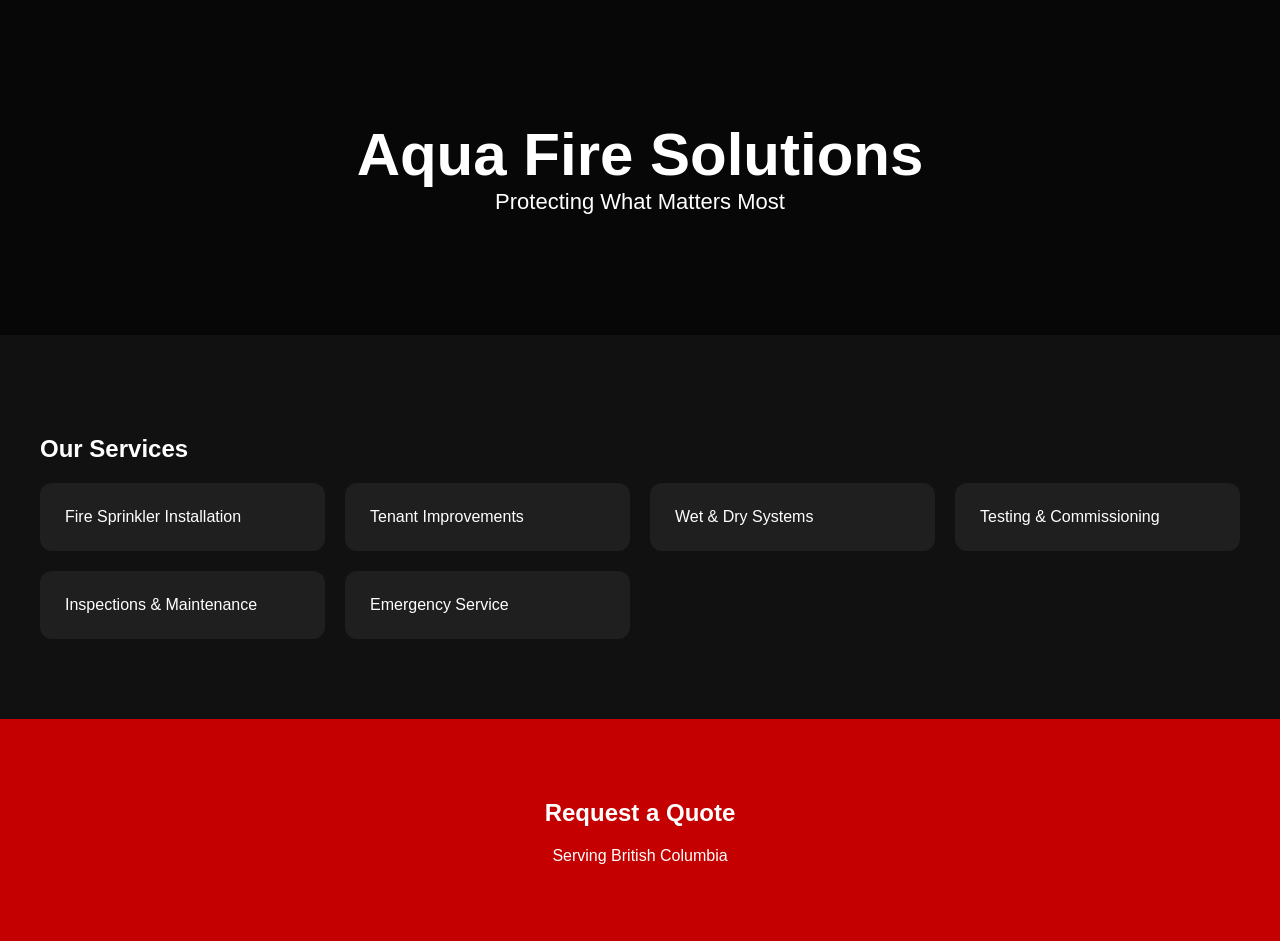
==== index.html @ b47d6253 "Add initial HTML structure for Aqua Fire Solutions" ====
<!DOCTYPE html>
<html lang="en">
<head>
<meta charset="UTF-8">
<meta name="viewport" content="width=device-width, initial-scale=1.0">
<title>Aqua Fire Solutions</title>
<style>
body{
font-family:Arial,sans-serif;
margin:0;
background:#111;
color:white;
}
.hero{
background:linear-gradient(rgba(0,0,0,.6),rgba(0,0,0,.6)),
url('https://images.unsplash.com/photo-1517048676732-d65bc937f952');
background-size:cover;
background-position:center;
padding:120px 20px;
text-align:center;
}
.hero h1{
font-size:60px;
margin:0;
}
.hero p{
font-size:22px;
max-width:800px;
margin:auto;
}
.section{
padding:80px 20px;
max-width:1200px;
margin:auto;
}
.cards{
display:grid;
grid-template-columns:repeat(auto-fit,minmax(250px,1fr));
gap:20px;
}
.card{
background:#1f1f1f;
padding:25px;
border-radius:12px;
}
.contact{
background:#c40000;
text-align:center;
padding:60px 20px;
}
</style>
</head>
<body>

<section class="hero">
<h1>Aqua Fire Solutions</h1>
<p>Protecting What Matters Most</p>
</section>

<section class="section">
<h2>Our Services</h2>
<div class="cards">
<div class="card">Fire Sprinkler Installation</div>
<div class="card">Tenant Improvements</div>
<div class="card">Wet & Dry Systems</div>
<div class="card">Testing & Commissioning</div>
<div class="card">Inspections & Maintenance</div>
<div class="card">Emergency Service</div>
</div>
</section>

<section class="contact">
<h2>Request a Quote</h2>
<p>Serving British Columbia</p>
</section>

</body>
</html>
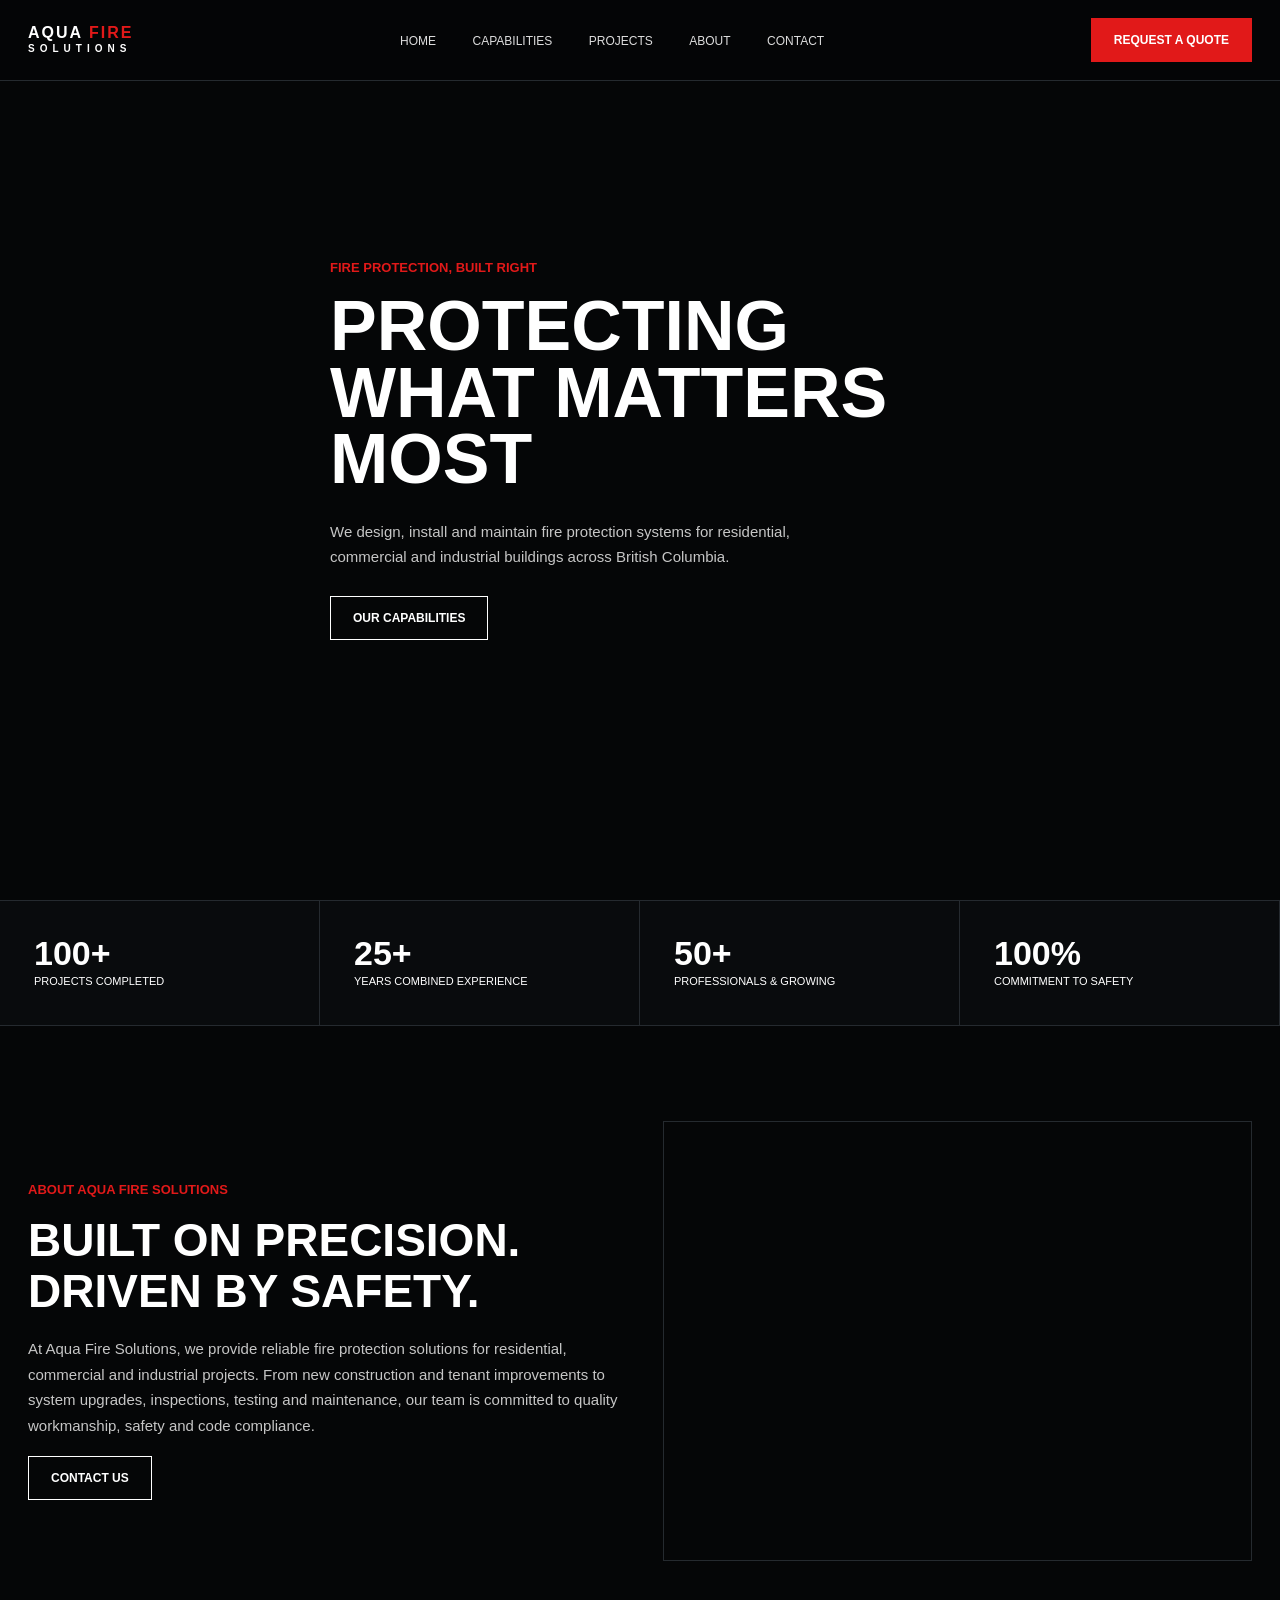
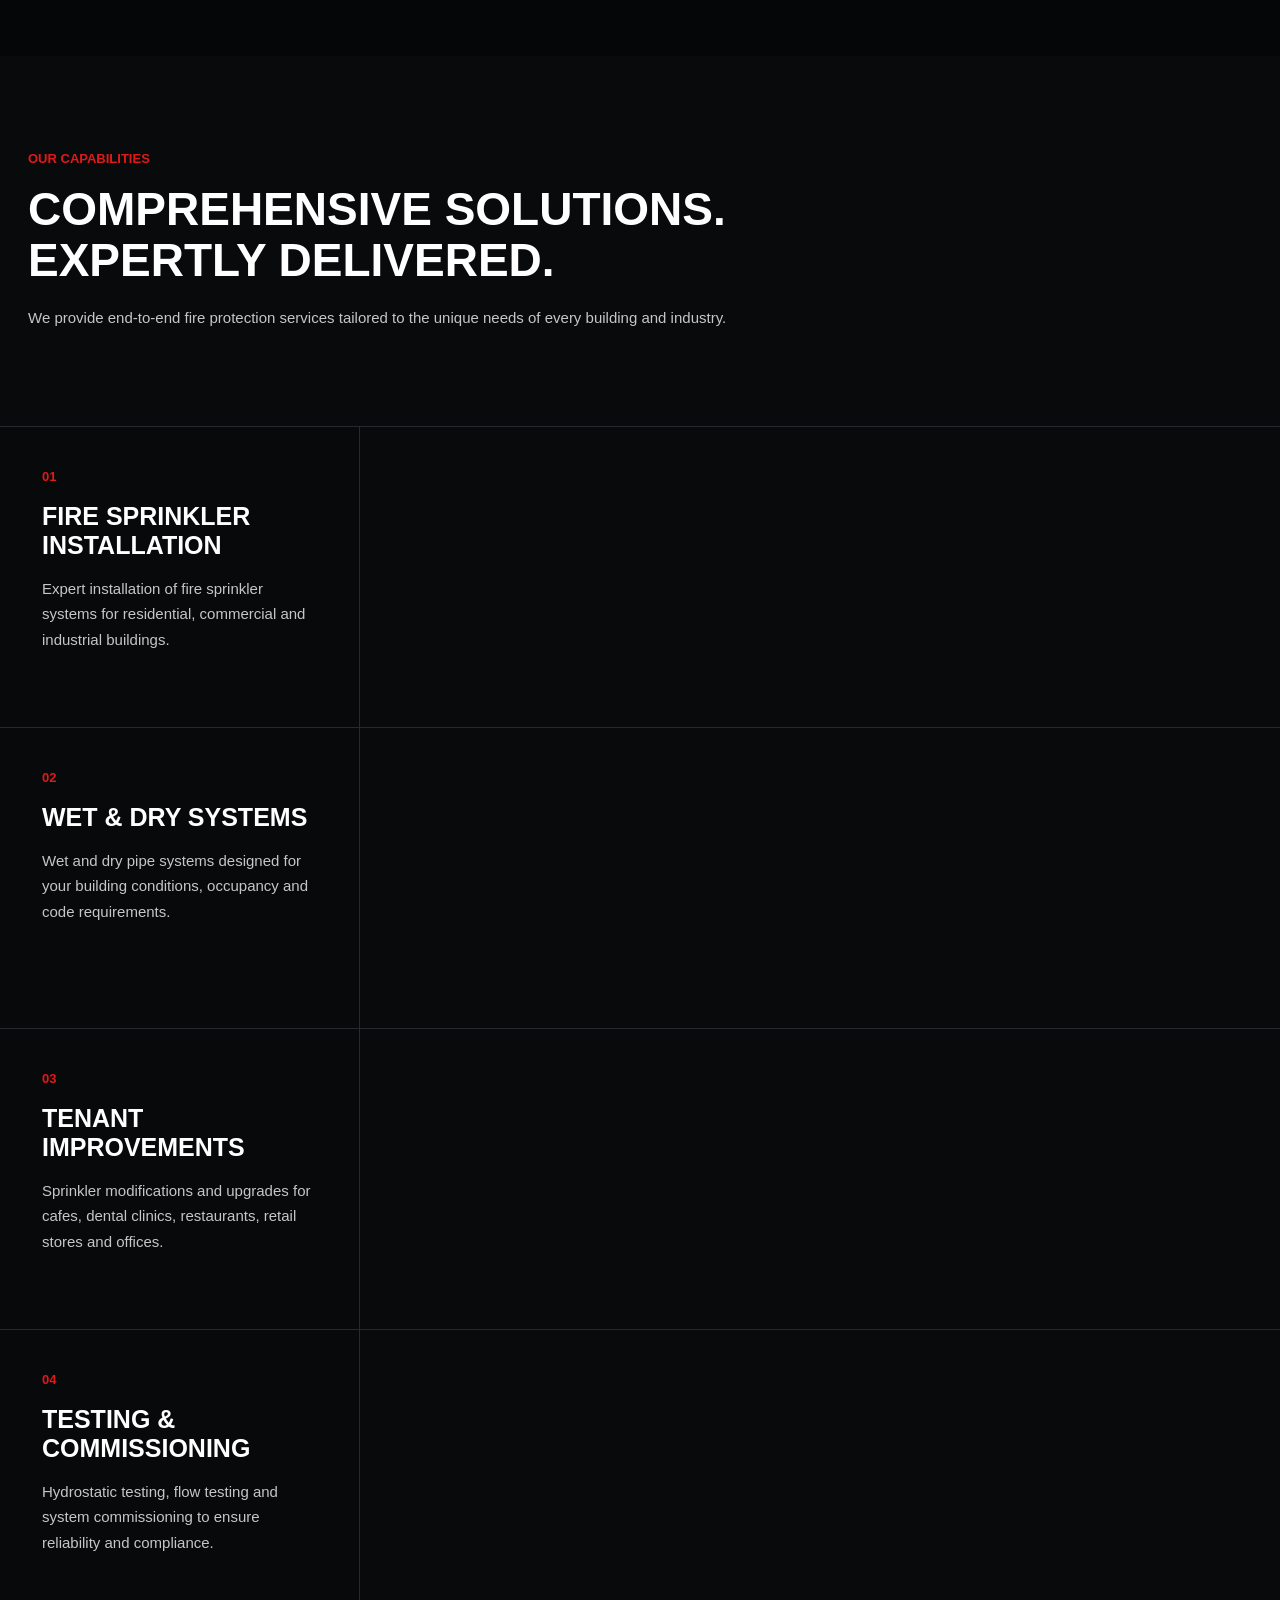
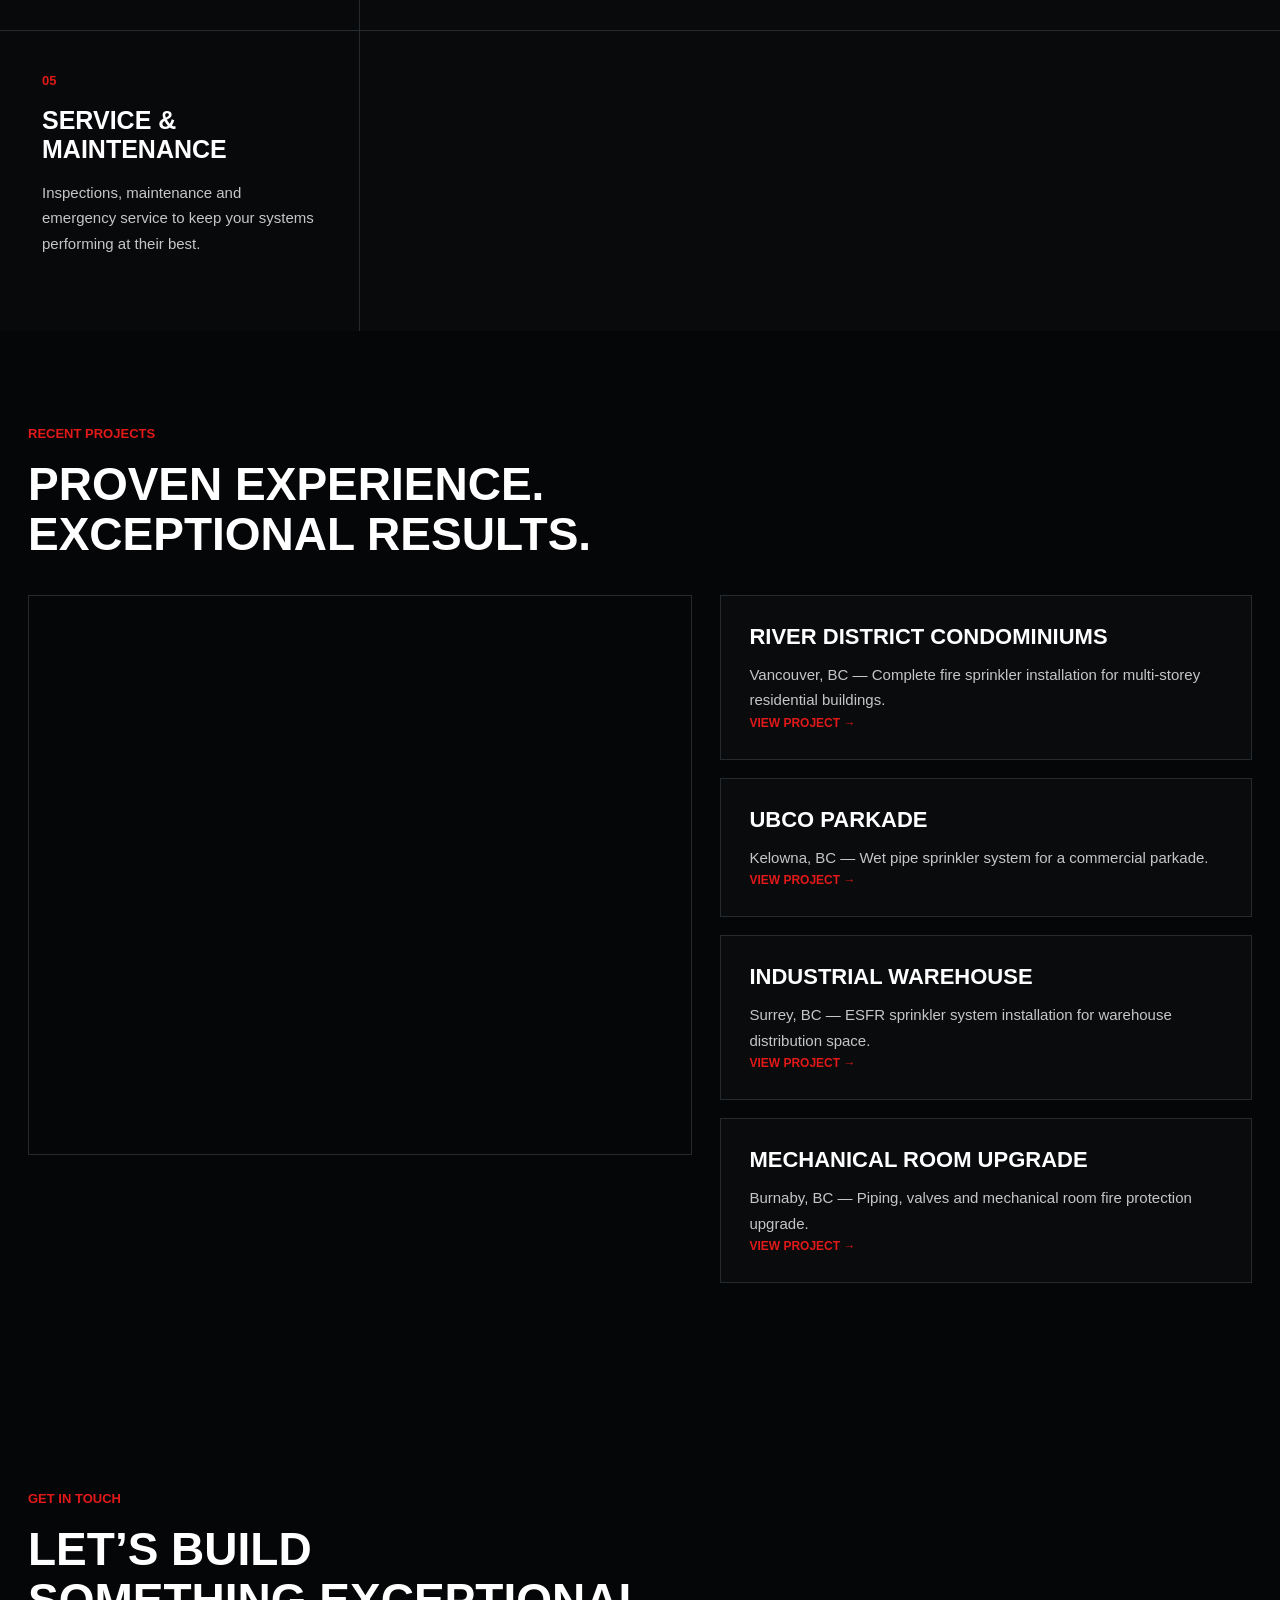
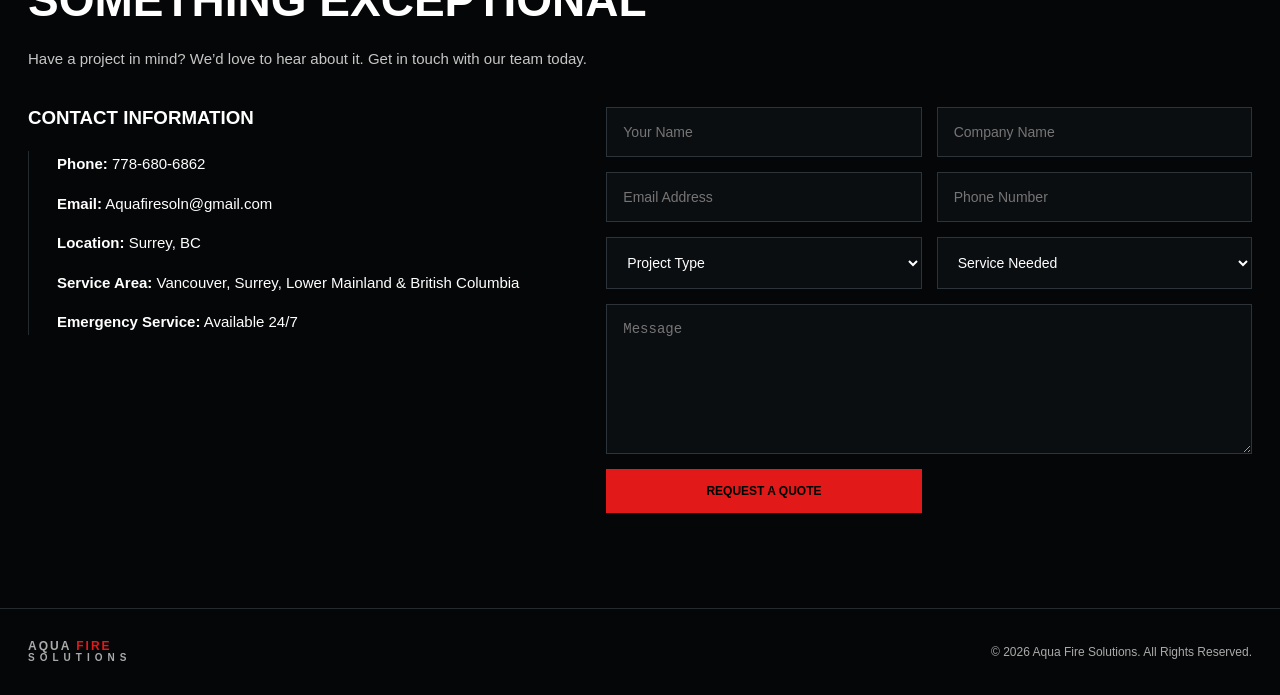
==== commit aee9df06: "Update title and enhance styling in index.html" ====
--- a/index.html
+++ b/index.html
@@ -3,76 +3,222 @@
 <head>
 <meta charset="UTF-8">
 <meta name="viewport" content="width=device-width, initial-scale=1.0">
-<title>Aqua Fire Solutions</title>
+<title>Aqua Fire Solutions | Fire Protection BC</title>
 <style>
-body{
-font-family:Arial,sans-serif;
-margin:0;
-background:#111;
-color:white;
-}
-.hero{
-background:linear-gradient(rgba(0,0,0,.6),rgba(0,0,0,.6)),
-url('https://images.unsplash.com/photo-1517048676732-d65bc937f952');
-background-size:cover;
-background-position:center;
-padding:120px 20px;
-text-align:center;
-}
-.hero h1{
-font-size:60px;
-margin:0;
-}
-.hero p{
-font-size:22px;
-max-width:800px;
-margin:auto;
-}
-.section{
-padding:80px 20px;
-max-width:1200px;
-margin:auto;
-}
-.cards{
-display:grid;
-grid-template-columns:repeat(auto-fit,minmax(250px,1fr));
-gap:20px;
-}
-.card{
-background:#1f1f1f;
-padding:25px;
-border-radius:12px;
-}
-.contact{
-background:#c40000;
-text-align:center;
-padding:60px 20px;
+*{margin:0;padding:0;box-sizing:border-box}
+html{scroll-behavior:smooth}
+body{font-family:Arial,Helvetica,sans-serif;background:#050607;color:#fff}
+a{text-decoration:none;color:#fff}
+img{width:100%;display:block}
+:root{--red:#e11919;--dark:#050607;--gray:#15191d;--line:#252a2f}
+header{position:fixed;top:0;left:0;width:100%;z-index:999;background:rgba(5,6,7,.92);border-bottom:1px solid var(--line)}
+.nav{max-width:1280px;margin:auto;padding:18px 28px;display:flex;align-items:center;justify-content:space-between}
+.logo{font-weight:900;letter-spacing:2px;line-height:.9}
+.logo span{color:var(--red)}
+.logo small{font-size:10px;letter-spacing:5px}
+nav a{font-size:12px;text-transform:uppercase;margin:0 16px;color:#ddd}
+nav a:hover{color:var(--red)}
+.btn{display:inline-block;background:var(--red);padding:14px 22px;text-transform:uppercase;font-size:12px;font-weight:900;border:1px solid var(--red)}
+.btn.outline{background:transparent;border:1px solid #fff}
+.btn:hover{background:#b90000}
+.hero{min-height:100vh;background:linear-gradient(90deg,#050607 32%,rgba(5,6,7,.25)),url('https://images.unsplash.com/photo-1581092160607-ee22621dd758?auto=format&fit=crop&w=1800&q=80') center/cover;display:flex;align-items:center}
+.wrap{max-width:1280px;margin:auto;padding:110px 28px}
+.red{color:var(--red);text-transform:uppercase;font-size:13px;font-weight:900;margin-bottom:18px}
+h1{font-size:70px;line-height:.95;text-transform:uppercase;max-width:620px}
+h2{font-size:46px;text-transform:uppercase;line-height:1.1;margin-bottom:20px}
+h3{text-transform:uppercase}
+p{color:#c6c6c6;line-height:1.7;font-size:15px}
+.hero p{max-width:520px;margin:26px 0}
+.stats{display:grid;grid-template-columns:repeat(4,1fr);border-top:1px solid var(--line);border-bottom:1px solid var(--line);background:#090b0d}
+.stat{padding:34px;border-right:1px solid var(--line)}
+.stat h2{font-size:34px;margin:0}
+.stat p{text-transform:uppercase;font-size:11px;color:#fff}
+.section{max-width:1280px;margin:auto;padding:95px 28px}
+.two{display:grid;grid-template-columns:1fr 1fr;gap:45px;align-items:center}
+.image-box{height:440px;background:center/cover;border:1px solid var(--line)}
+.room{background-image:url('https://images.unsplash.com/photo-1581092918056-0c4c3acd3789?auto=format&fit=crop&w=1600&q=80')}
+.cap-head{background:#080a0c}
+.capability{display:grid;grid-template-columns:360px 1fr;border-top:1px solid var(--line)}
+.cap-text{padding:42px;background:#07090b;border-right:1px solid var(--line)}
+.cap-text h3{font-size:25px;margin-bottom:16px}
+.cap-img{min-height:300px;background:center/cover}
+.i1{background-image:url('https://images.unsplash.com/photo-1497366754035-f200968a6e72?auto=format&fit=crop&w=1600&q=80')}
+.i2{background-image:url('https://images.unsplash.com/photo-1504917595217-d4dc5ebe6122?auto=format&fit=crop&w=1600&q=80')}
+.i3{background-image:url('https://images.unsplash.com/photo-1555396273-367ea4eb4db5?auto=format&fit=crop&w=1600&q=80')}
+.i4{background-image:url('https://images.unsplash.com/photo-1581092334651-ddf26d9a09d0?auto=format&fit=crop&w=1600&q=80')}
+.i5{background-image:url('https://images.unsplash.com/photo-1517048676732-d65bc937f952?auto=format&fit=crop&w=1600&q=80')}
+.projects-grid{display:grid;grid-template-columns:1.25fr 1fr;gap:28px;margin-top:35px}
+.big-project{height:560px;background:url('https://images.unsplash.com/photo-1486406146926-c627a92ad1ab?auto=format&fit=crop&w=1600&q=80') center/cover;border:1px solid var(--line)}
+.project-card{background:#090b0d;border:1px solid var(--line);padding:28px;margin-bottom:18px}
+.project-card h3{font-size:22px;margin-bottom:12px}
+.project-card a{color:var(--red);font-size:12px;text-transform:uppercase;font-weight:900}
+.cta{background:linear-gradient(90deg,#050607 35%,rgba(5,6,7,.35)),url('https://images.unsplash.com/photo-1500530855697-b586d89ba3ee?auto=format&fit=crop&w=1800&q=80') center/cover;padding:95px 28px}
+.cta-inner{max-width:1280px;margin:auto}
+.contact-wrap{display:grid;grid-template-columns:.9fr 1.1fr;gap:50px}
+.info-box{border-left:1px solid var(--line);padding-left:28px;margin-top:22px}
+.info-box p{margin:14px 0;color:#fff}
+form{display:grid;grid-template-columns:1fr 1fr;gap:15px}
+input,select,textarea{width:100%;background:#0b0e11;border:1px solid #2c3339;color:#fff;padding:16px;font-size:14px}
+textarea{grid-column:1/3;height:150px}
+button{cursor:pointer}
+footer{border-top:1px solid var(--line);background:#050607}
+.footer-inner{max-width:1280px;margin:auto;padding:32px 28px;display:flex;justify-content:space-between;align-items:center;color:#aaa;font-size:12px}
+@media(max-width:850px){
+nav{display:none}
+h1{font-size:44px}
+h2{font-size:34px}
+.stats,.two,.capability,.projects-grid,.contact-wrap,form{grid-template-columns:1fr}
+.capability{display:block}
+textarea{grid-column:1}
+.nav{padding:16px}
+.hero{min-height:90vh}
 }
 </style>
 </head>
 <body>
-
-<section class="hero">
-<h1>Aqua Fire Solutions</h1>
-<p>Protecting What Matters Most</p>
-</section>
-
-<section class="section">
-<h2>Our Services</h2>
-<div class="cards">
-<div class="card">Fire Sprinkler Installation</div>
-<div class="card">Tenant Improvements</div>
-<div class="card">Wet & Dry Systems</div>
-<div class="card">Testing & Commissioning</div>
-<div class="card">Inspections & Maintenance</div>
-<div class="card">Emergency Service</div>
-</div>
-</section>
-
-<section class="contact">
-<h2>Request a Quote</h2>
-<p>Serving British Columbia</p>
-</section>
-
+<header>
+<div class="nav">
+<div class="logo">AQUA <span>FIRE</span><br><small>SOLUTIONS</small></div>
+<nav>
+<a href="#home">Home</a>
+<a href="#capabilities">Capabilities</a>
+<a href="#projects">Projects</a>
+<a href="#about">About</a>
+<a href="#contact">Contact</a>
+</nav>
+<a class="btn" href="#contact">Request a Quote</a>
+</div>
+</header>
+<section class="hero" id="home">
+<div class="wrap">
+<div class="red">Fire Protection, Built Right</div>
+<h1>Protecting What Matters Most</h1>
+<p>We design, install and maintain fire protection systems for residential, commercial and industrial buildings across British Columbia.</p>
+<a class="btn outline" href="#capabilities">Our Capabilities</a>
+</div>
+</section>
+<section class="stats">
+<div class="stat"><h2>100+</h2><p>Projects Completed</p></div>
+<div class="stat"><h2>25+</h2><p>Years Combined Experience</p></div>
+<div class="stat"><h2>50+</h2><p>Professionals & Growing</p></div>
+<div class="stat"><h2>100%</h2><p>Commitment To Safety</p></div>
+</section>
+<section class="section" id="about">
+<div class="two">
+<div>
+<div class="red">About Aqua Fire Solutions</div>
+<h2>Built On Precision. Driven By Safety.</h2>
+<p>At Aqua Fire Solutions, we provide reliable fire protection solutions for residential, commercial and industrial projects. From new construction and tenant improvements to system upgrades, inspections, testing and maintenance, our team is committed to quality workmanship, safety and code compliance.</p>
+<br>
+<a class="btn outline" href="#contact">Contact Us</a>
+</div>
+<div class="image-box room"></div>
+</div>
+</section>
+<section id="capabilities" class="cap-head">
+<div class="section">
+<div class="red">Our Capabilities</div>
+<h2>Comprehensive Solutions.<br>Expertly Delivered.</h2>
+<p>We provide end-to-end fire protection services tailored to the unique needs of every building and industry.</p>
+</div>
+<div class="capability">
+<div class="cap-text"><div class="red">01</div><h3>Fire Sprinkler Installation</h3><p>Expert installation of fire sprinkler systems for residential, commercial and industrial buildings.</p></div>
+<div class="cap-img i1"></div>
+</div>
+<div class="capability">
+<div class="cap-text"><div class="red">02</div><h3>Wet & Dry Systems</h3><p>Wet and dry pipe systems designed for your building conditions, occupancy and code requirements.</p></div>
+<div class="cap-img i2"></div>
+</div>
+<div class="capability">
+<div class="cap-text"><div class="red">03</div><h3>Tenant Improvements</h3><p>Sprinkler modifications and upgrades for cafes, dental clinics, restaurants, retail stores and offices.</p></div>
+<div class="cap-img i3"></div>
+</div>
+<div class="capability">
+<div class="cap-text"><div class="red">04</div><h3>Testing & Commissioning</h3><p>Hydrostatic testing, flow testing and system commissioning to ensure reliability and compliance.</p></div>
+<div class="cap-img i4"></div>
+</div>
+<div class="capability">
+<div class="cap-text"><div class="red">05</div><h3>Service & Maintenance</h3><p>Inspections, maintenance and emergency service to keep your systems performing at their best.</p></div>
+<div class="cap-img i5"></div>
+</div>
+</section>
+<section class="section" id="projects">
+<div class="red">Recent Projects</div>
+<h2>Proven Experience.<br>Exceptional Results.</h2>
+<div class="projects-grid">
+<div class="big-project"></div>
+<div>
+<div class="project-card">
+<h3>River District Condominiums</h3>
+<p>Vancouver, BC — Complete fire sprinkler installation for multi-storey residential buildings.</p>
+<a href="#contact">View Project →</a>
+</div>
+<div class="project-card">
+<h3>UBCO Parkade</h3>
+<p>Kelowna, BC — Wet pipe sprinkler system for a commercial parkade.</p>
+<a href="#contact">View Project →</a>
+</div>
+<div class="project-card">
+<h3>Industrial Warehouse</h3>
+<p>Surrey, BC — ESFR sprinkler system installation for warehouse distribution space.</p>
+<a href="#contact">View Project →</a>
+</div>
+<div class="project-card">
+<h3>Mechanical Room Upgrade</h3>
+<p>Burnaby, BC — Piping, valves and mechanical room fire protection upgrade.</p>
+<a href="#contact">View Project →</a>
+</div>
+</div>
+</div>
+</section>
+<section class="cta" id="contact">
+<div class="cta-inner">
+<div class="red">Get In Touch</div>
+<h2>Let’s Build<br>Something Exceptional</h2>
+<p>Have a project in mind? We’d love to hear about it. Get in touch with our team today.</p>
+<br><br>
+<div class="contact-wrap">
+<div>
+<h3>Contact Information</h3>
+<div class="info-box">
+<p><b>Phone:</b> 778-680-6862</p>
+<p><b>Email:</b> Aquafiresoln@gmail.com</p>
+<p><b>Location:</b> Surrey, BC</p>
+<p><b>Service Area:</b> Vancouver, Surrey, Lower Mainland & British Columbia</p>
+<p><b>Emergency Service:</b> Available 24/7</p>
+</div>
+</div>
+<form action="mailto:Aquafiresoln@gmail.com" method="post" enctype="text/plain">
+<input name="Name" placeholder="Your Name" required>
+<input name="Company" placeholder="Company Name">
+<input name="Email" placeholder="Email Address" required>
+<input name="Phone" placeholder="Phone Number">
+<select name="Project Type">
+<option>Project Type</option>
+<option>Residential</option>
+<option>Commercial</option>
+<option>Industrial</option>
+<option>Tenant Improvement</option>
+</select>
+<select name="Service Needed">
+<option>Service Needed</option>
+<option>Fire Sprinkler Installation</option>
+<option>Wet & Dry Systems</option>
+<option>Testing & Commissioning</option>
+<option>Inspections & Maintenance</option>
+<option>Emergency Service</option>
+</select>
+<textarea name="Message" placeholder="Message"></textarea>
+<button class="btn" type="submit">Request a Quote</button>
+</form>
+</div>
+</div>
+</section>
+<footer>
+<div class="footer-inner">
+<div class="logo">AQUA <span>FIRE</span><br><small>SOLUTIONS</small></div>
+<div>© 2026 Aqua Fire Solutions. All Rights Reserved.</div>
+</div>
+</footer>
 </body>
 </html>
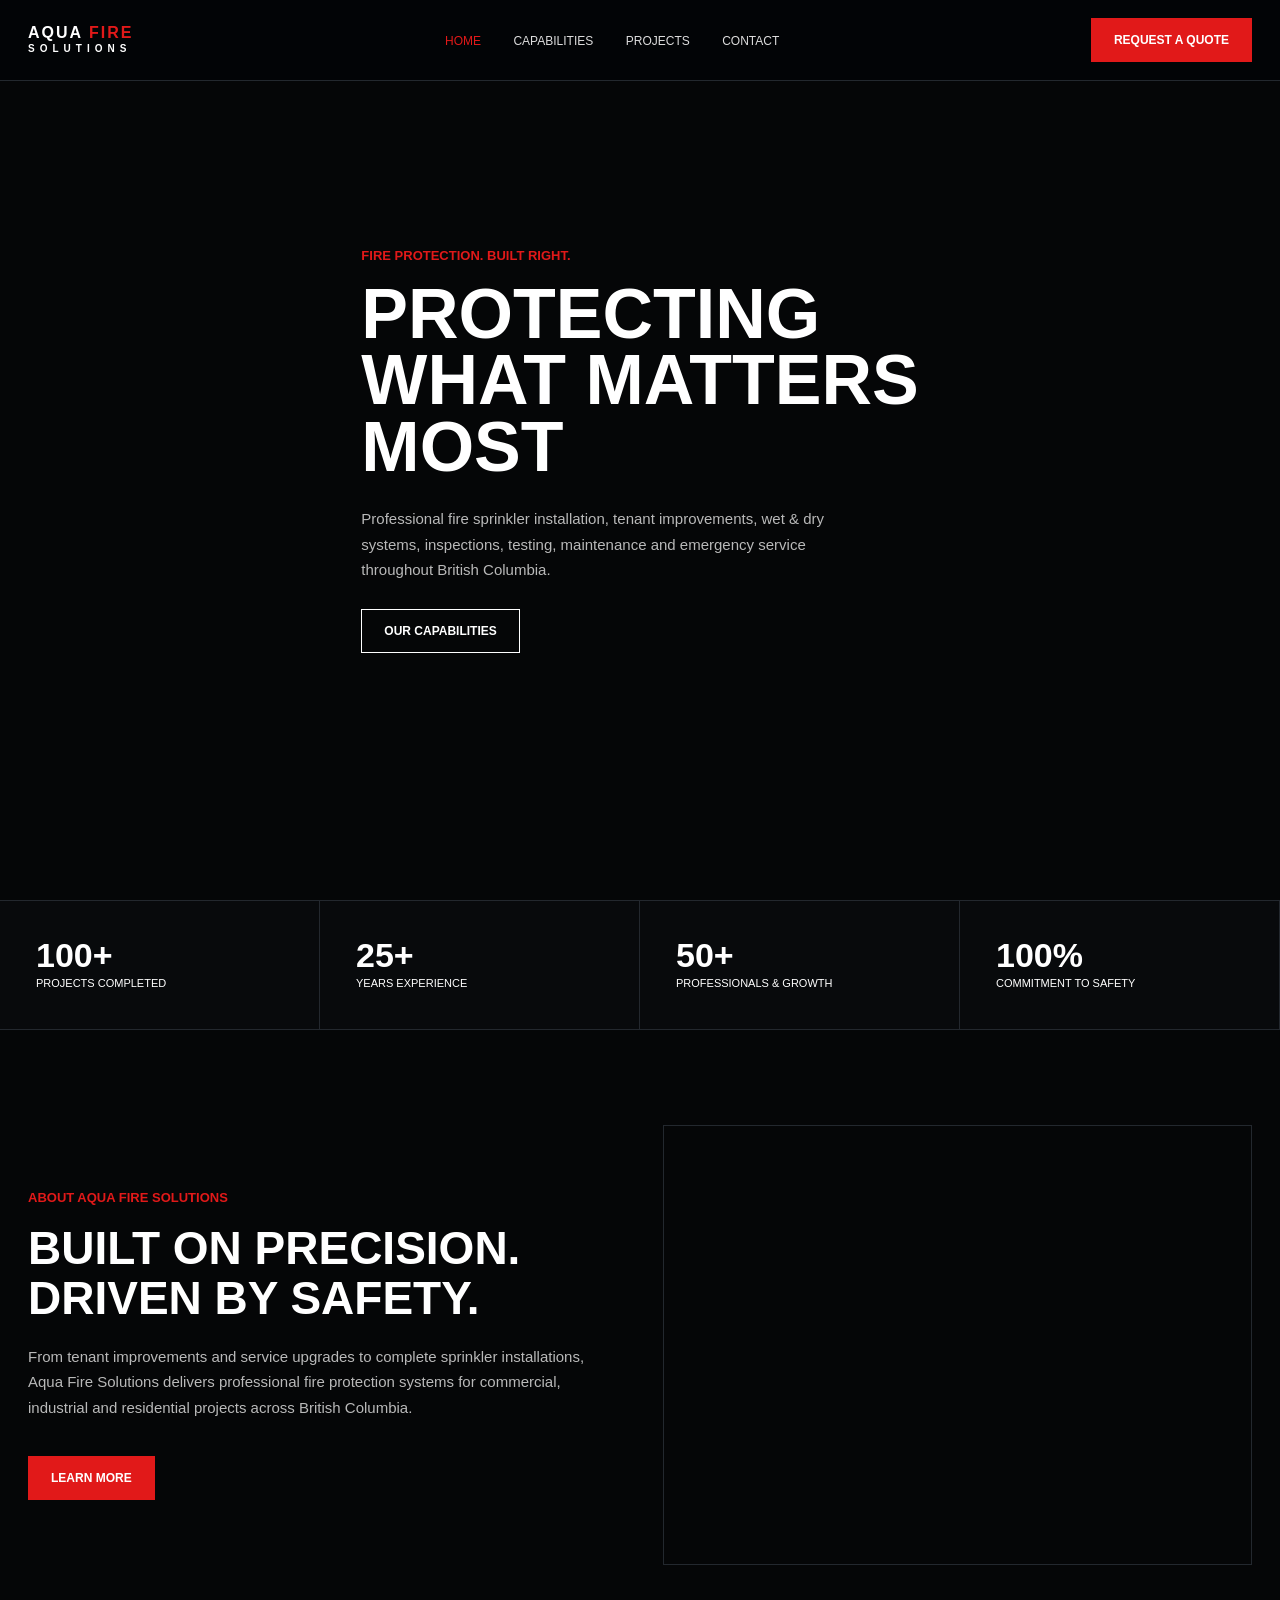
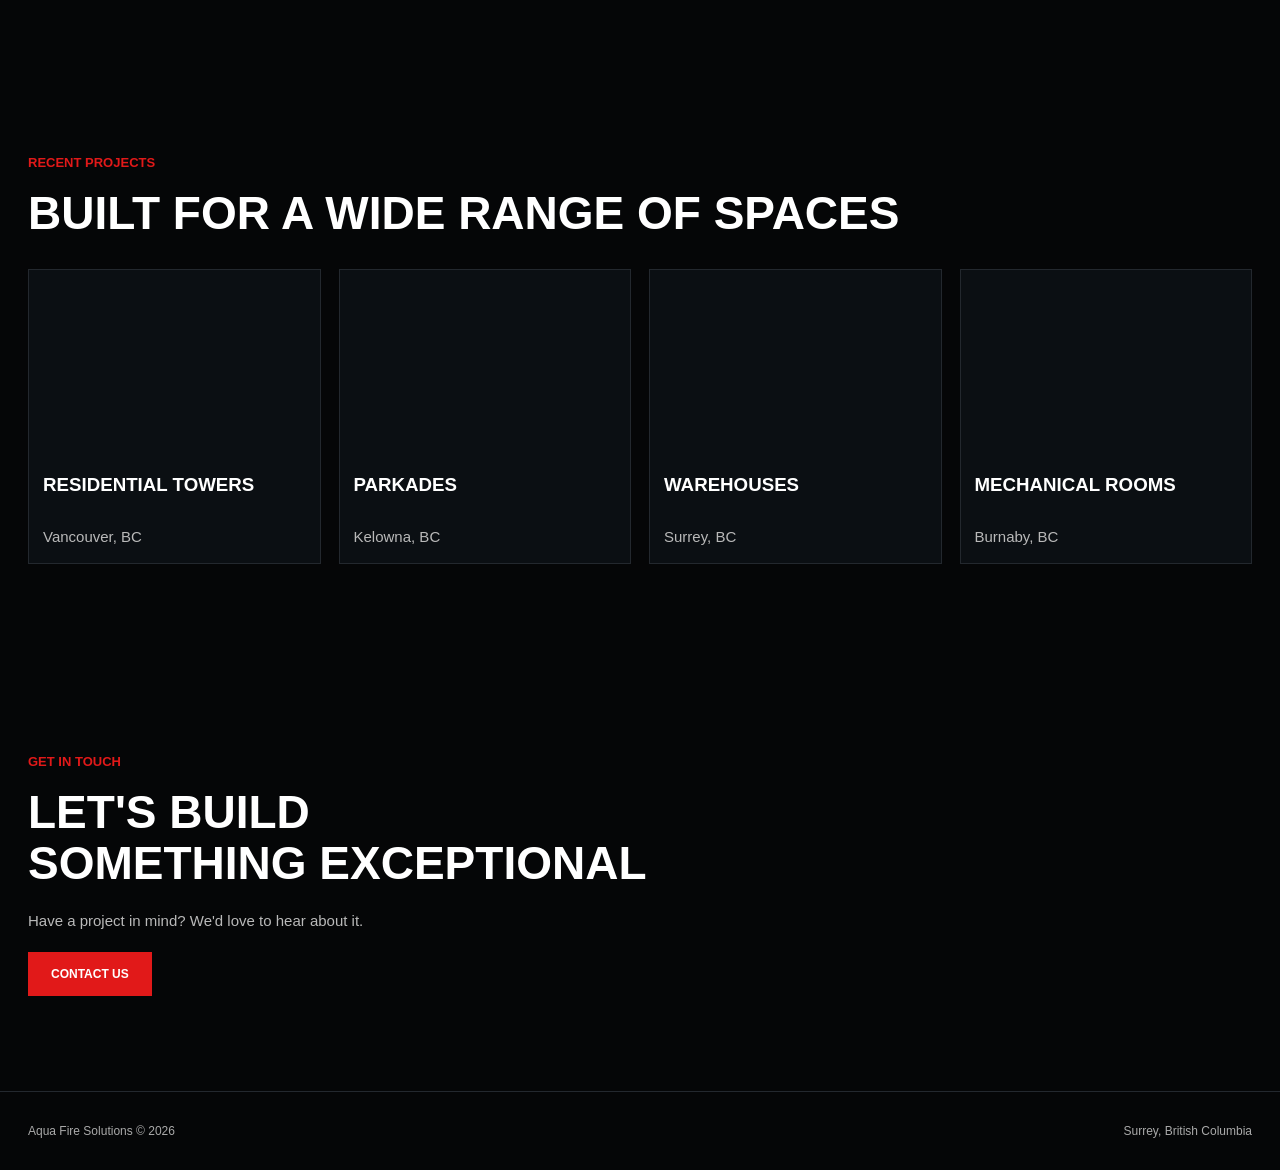
==== commit 531e4c0d: "Update index.html" ====
--- a/index.html
+++ b/index.html
@@ -3,222 +3,179 @@
 <head>
 <meta charset="UTF-8">
 <meta name="viewport" content="width=device-width, initial-scale=1.0">
-<title>Aqua Fire Solutions | Fire Protection BC</title>
-<style>
-*{margin:0;padding:0;box-sizing:border-box}
-html{scroll-behavior:smooth}
-body{font-family:Arial,Helvetica,sans-serif;background:#050607;color:#fff}
-a{text-decoration:none;color:#fff}
-img{width:100%;display:block}
-:root{--red:#e11919;--dark:#050607;--gray:#15191d;--line:#252a2f}
-header{position:fixed;top:0;left:0;width:100%;z-index:999;background:rgba(5,6,7,.92);border-bottom:1px solid var(--line)}
-.nav{max-width:1280px;margin:auto;padding:18px 28px;display:flex;align-items:center;justify-content:space-between}
-.logo{font-weight:900;letter-spacing:2px;line-height:.9}
-.logo span{color:var(--red)}
-.logo small{font-size:10px;letter-spacing:5px}
-nav a{font-size:12px;text-transform:uppercase;margin:0 16px;color:#ddd}
-nav a:hover{color:var(--red)}
-.btn{display:inline-block;background:var(--red);padding:14px 22px;text-transform:uppercase;font-size:12px;font-weight:900;border:1px solid var(--red)}
-.btn.outline{background:transparent;border:1px solid #fff}
-.btn:hover{background:#b90000}
-.hero{min-height:100vh;background:linear-gradient(90deg,#050607 32%,rgba(5,6,7,.25)),url('https://images.unsplash.com/photo-1581092160607-ee22621dd758?auto=format&fit=crop&w=1800&q=80') center/cover;display:flex;align-items:center}
-.wrap{max-width:1280px;margin:auto;padding:110px 28px}
-.red{color:var(--red);text-transform:uppercase;font-size:13px;font-weight:900;margin-bottom:18px}
-h1{font-size:70px;line-height:.95;text-transform:uppercase;max-width:620px}
-h2{font-size:46px;text-transform:uppercase;line-height:1.1;margin-bottom:20px}
-h3{text-transform:uppercase}
-p{color:#c6c6c6;line-height:1.7;font-size:15px}
-.hero p{max-width:520px;margin:26px 0}
-.stats{display:grid;grid-template-columns:repeat(4,1fr);border-top:1px solid var(--line);border-bottom:1px solid var(--line);background:#090b0d}
-.stat{padding:34px;border-right:1px solid var(--line)}
-.stat h2{font-size:34px;margin:0}
-.stat p{text-transform:uppercase;font-size:11px;color:#fff}
-.section{max-width:1280px;margin:auto;padding:95px 28px}
-.two{display:grid;grid-template-columns:1fr 1fr;gap:45px;align-items:center}
-.image-box{height:440px;background:center/cover;border:1px solid var(--line)}
-.room{background-image:url('https://images.unsplash.com/photo-1581092918056-0c4c3acd3789?auto=format&fit=crop&w=1600&q=80')}
-.cap-head{background:#080a0c}
-.capability{display:grid;grid-template-columns:360px 1fr;border-top:1px solid var(--line)}
-.cap-text{padding:42px;background:#07090b;border-right:1px solid var(--line)}
-.cap-text h3{font-size:25px;margin-bottom:16px}
-.cap-img{min-height:300px;background:center/cover}
-.i1{background-image:url('https://images.unsplash.com/photo-1497366754035-f200968a6e72?auto=format&fit=crop&w=1600&q=80')}
-.i2{background-image:url('https://images.unsplash.com/photo-1504917595217-d4dc5ebe6122?auto=format&fit=crop&w=1600&q=80')}
-.i3{background-image:url('https://images.unsplash.com/photo-1555396273-367ea4eb4db5?auto=format&fit=crop&w=1600&q=80')}
-.i4{background-image:url('https://images.unsplash.com/photo-1581092334651-ddf26d9a09d0?auto=format&fit=crop&w=1600&q=80')}
-.i5{background-image:url('https://images.unsplash.com/photo-1517048676732-d65bc937f952?auto=format&fit=crop&w=1600&q=80')}
-.projects-grid{display:grid;grid-template-columns:1.25fr 1fr;gap:28px;margin-top:35px}
-.big-project{height:560px;background:url('https://images.unsplash.com/photo-1486406146926-c627a92ad1ab?auto=format&fit=crop&w=1600&q=80') center/cover;border:1px solid var(--line)}
-.project-card{background:#090b0d;border:1px solid var(--line);padding:28px;margin-bottom:18px}
-.project-card h3{font-size:22px;margin-bottom:12px}
-.project-card a{color:var(--red);font-size:12px;text-transform:uppercase;font-weight:900}
-.cta{background:linear-gradient(90deg,#050607 35%,rgba(5,6,7,.35)),url('https://images.unsplash.com/photo-1500530855697-b586d89ba3ee?auto=format&fit=crop&w=1800&q=80') center/cover;padding:95px 28px}
-.cta-inner{max-width:1280px;margin:auto}
-.contact-wrap{display:grid;grid-template-columns:.9fr 1.1fr;gap:50px}
-.info-box{border-left:1px solid var(--line);padding-left:28px;margin-top:22px}
-.info-box p{margin:14px 0;color:#fff}
-form{display:grid;grid-template-columns:1fr 1fr;gap:15px}
-input,select,textarea{width:100%;background:#0b0e11;border:1px solid #2c3339;color:#fff;padding:16px;font-size:14px}
-textarea{grid-column:1/3;height:150px}
-button{cursor:pointer}
-footer{border-top:1px solid var(--line);background:#050607}
-.footer-inner{max-width:1280px;margin:auto;padding:32px 28px;display:flex;justify-content:space-between;align-items:center;color:#aaa;font-size:12px}
-@media(max-width:850px){
-nav{display:none}
-h1{font-size:44px}
-h2{font-size:34px}
-.stats,.two,.capability,.projects-grid,.contact-wrap,form{grid-template-columns:1fr}
-.capability{display:block}
-textarea{grid-column:1}
-.nav{padding:16px}
-.hero{min-height:90vh}
-}
-</style>
+<title>Aqua Fire Solutions</title>
+<link rel="stylesheet" href="style.css">
 </head>
+
 <body>
+
 <header>
 <div class="nav">
-<div class="logo">AQUA <span>FIRE</span><br><small>SOLUTIONS</small></div>
+<div class="logo">
+AQUA <span>FIRE</span><br>
+<small>SOLUTIONS</small>
+</div>
+
 <nav>
-<a href="#home">Home</a>
-<a href="#capabilities">Capabilities</a>
-<a href="#projects">Projects</a>
-<a href="#about">About</a>
-<a href="#contact">Contact</a>
+<a href="index.html" class="active">Home</a>
+<a href="capabilities.html">Capabilities</a>
+<a href="projects.html">Projects</a>
+<a href="contact.html">Contact</a>
 </nav>
-<a class="btn" href="#contact">Request a Quote</a>
+
+<a href="contact.html" class="btn">Request A Quote</a>
 </div>
 </header>
-<section class="hero" id="home">
+
+<section class="hero">
 <div class="wrap">
-<div class="red">Fire Protection, Built Right</div>
-<h1>Protecting What Matters Most</h1>
-<p>We design, install and maintain fire protection systems for residential, commercial and industrial buildings across British Columbia.</p>
-<a class="btn outline" href="#capabilities">Our Capabilities</a>
+
+<div class="red">Fire Protection. Built Right.</div>
+
+<h1>
+Protecting<br>
+What Matters<br>
+Most
+</h1>
+
+<p>
+Professional fire sprinkler installation, tenant improvements,
+wet & dry systems, inspections, testing, maintenance and
+emergency service throughout British Columbia.
+</p>
+
+<a href="capabilities.html" class="btn outline">
+Our Capabilities
+</a>
+
 </div>
 </section>
+
 <section class="stats">
-<div class="stat"><h2>100+</h2><p>Projects Completed</p></div>
-<div class="stat"><h2>25+</h2><p>Years Combined Experience</p></div>
-<div class="stat"><h2>50+</h2><p>Professionals & Growing</p></div>
-<div class="stat"><h2>100%</h2><p>Commitment To Safety</p></div>
+
+<div class="stat">
+<h2>100+</h2>
+<p>Projects Completed</p>
+</div>
+
+<div class="stat">
+<h2>25+</h2>
+<p>Years Experience</p>
+</div>
+
+<div class="stat">
+<h2>50+</h2>
+<p>Professionals & Growth</p>
+</div>
+
+<div class="stat">
+<h2>100%</h2>
+<p>Commitment To Safety</p>
+</div>
+
 </section>
-<section class="section" id="about">
-<div class="two">
+
+<section class="section two">
+
 <div>
 <div class="red">About Aqua Fire Solutions</div>
-<h2>Built On Precision. Driven By Safety.</h2>
-<p>At Aqua Fire Solutions, we provide reliable fire protection solutions for residential, commercial and industrial projects. From new construction and tenant improvements to system upgrades, inspections, testing and maintenance, our team is committed to quality workmanship, safety and code compliance.</p>
+
+<h2>
+Built On Precision.<br>
+Driven By Safety.
+</h2>
+
+<p>
+From tenant improvements and service upgrades to complete
+sprinkler installations, Aqua Fire Solutions delivers
+professional fire protection systems for commercial,
+industrial and residential projects across British Columbia.
+</p>
+
+<br><br>
+
+<a href="contact.html" class="btn">
+Learn More
+</a>
+
+</div>
+
+<div class="imgbox room"></div>
+
+</section>
+
+<section class="section">
+
+<div class="red">Recent Projects</div>
+
+<h2>
+Built For A Wide Range Of Spaces
+</h2>
+
+<div class="cards">
+
+<div class="card">
+<div style="background-image:url('https://images.unsplash.com/photo-1460317442991-0ec209397118?auto=format&fit=crop&w=1200&q=80')"></div>
+<h3>Residential Towers</h3>
+<p>Vancouver, BC</p>
+</div>
+
+<div class="card">
+<div style="background-image:url('https://images.unsplash.com/photo-1511818966892-d7d671e672a2?auto=format&fit=crop&w=1200&q=80')"></div>
+<h3>Parkades</h3>
+<p>Kelowna, BC</p>
+</div>
+
+<div class="card">
+<div style="background-image:url('https://images.unsplash.com/photo-1565793298595-6a879b1d9492?auto=format&fit=crop&w=1200&q=80')"></div>
+<h3>Warehouses</h3>
+<p>Surrey, BC</p>
+</div>
+
+<div class="card">
+<div style="background-image:url('https://images.unsplash.com/photo-1581092918056-0c4c3acd3789?auto=format&fit=crop&w=1200&q=80')"></div>
+<h3>Mechanical Rooms</h3>
+<p>Burnaby, BC</p>
+</div>
+
+</div>
+
+</section>
+
+<section class="section contacthero">
+
+<div class="red">Get In Touch</div>
+
+<h2>
+Let's Build<br>
+Something Exceptional
+</h2>
+
+<p>
+Have a project in mind? We'd love to hear about it.
+</p>
+
 <br>
-<a class="btn outline" href="#contact">Contact Us</a>
+
+<a href="contact.html" class="btn">
+Contact Us
+</a>
+
+</section>
+
+<footer>
+<div class="footer">
+
+<div>
+Aqua Fire Solutions © 2026
 </div>
-<div class="image-box room"></div>
+
+<div>
+Surrey, British Columbia
 </div>
-</section>
-<section id="capabilities" class="cap-head">
-<div class="section">
-<div class="red">Our Capabilities</div>
-<h2>Comprehensive Solutions.<br>Expertly Delivered.</h2>
-<p>We provide end-to-end fire protection services tailored to the unique needs of every building and industry.</p>
-</div>
-<div class="capability">
-<div class="cap-text"><div class="red">01</div><h3>Fire Sprinkler Installation</h3><p>Expert installation of fire sprinkler systems for residential, commercial and industrial buildings.</p></div>
-<div class="cap-img i1"></div>
-</div>
-<div class="capability">
-<div class="cap-text"><div class="red">02</div><h3>Wet & Dry Systems</h3><p>Wet and dry pipe systems designed for your building conditions, occupancy and code requirements.</p></div>
-<div class="cap-img i2"></div>
-</div>
-<div class="capability">
-<div class="cap-text"><div class="red">03</div><h3>Tenant Improvements</h3><p>Sprinkler modifications and upgrades for cafes, dental clinics, restaurants, retail stores and offices.</p></div>
-<div class="cap-img i3"></div>
-</div>
-<div class="capability">
-<div class="cap-text"><div class="red">04</div><h3>Testing & Commissioning</h3><p>Hydrostatic testing, flow testing and system commissioning to ensure reliability and compliance.</p></div>
-<div class="cap-img i4"></div>
-</div>
-<div class="capability">
-<div class="cap-text"><div class="red">05</div><h3>Service & Maintenance</h3><p>Inspections, maintenance and emergency service to keep your systems performing at their best.</p></div>
-<div class="cap-img i5"></div>
-</div>
-</section>
-<section class="section" id="projects">
-<div class="red">Recent Projects</div>
-<h2>Proven Experience.<br>Exceptional Results.</h2>
-<div class="projects-grid">
-<div class="big-project"></div>
-<div>
-<div class="project-card">
-<h3>River District Condominiums</h3>
-<p>Vancouver, BC — Complete fire sprinkler installation for multi-storey residential buildings.</p>
-<a href="#contact">View Project →</a>
-</div>
-<div class="project-card">
-<h3>UBCO Parkade</h3>
-<p>Kelowna, BC — Wet pipe sprinkler system for a commercial parkade.</p>
-<a href="#contact">View Project →</a>
-</div>
-<div class="project-card">
-<h3>Industrial Warehouse</h3>
-<p>Surrey, BC — ESFR sprinkler system installation for warehouse distribution space.</p>
-<a href="#contact">View Project →</a>
-</div>
-<div class="project-card">
-<h3>Mechanical Room Upgrade</h3>
-<p>Burnaby, BC — Piping, valves and mechanical room fire protection upgrade.</p>
-<a href="#contact">View Project →</a>
-</div>
-</div>
-</div>
-</section>
-<section class="cta" id="contact">
-<div class="cta-inner">
-<div class="red">Get In Touch</div>
-<h2>Let’s Build<br>Something Exceptional</h2>
-<p>Have a project in mind? We’d love to hear about it. Get in touch with our team today.</p>
-<br><br>
-<div class="contact-wrap">
-<div>
-<h3>Contact Information</h3>
-<div class="info-box">
-<p><b>Phone:</b> 778-680-6862</p>
-<p><b>Email:</b> Aquafiresoln@gmail.com</p>
-<p><b>Location:</b> Surrey, BC</p>
-<p><b>Service Area:</b> Vancouver, Surrey, Lower Mainland & British Columbia</p>
-<p><b>Emergency Service:</b> Available 24/7</p>
-</div>
-</div>
-<form action="mailto:Aquafiresoln@gmail.com" method="post" enctype="text/plain">
-<input name="Name" placeholder="Your Name" required>
-<input name="Company" placeholder="Company Name">
-<input name="Email" placeholder="Email Address" required>
-<input name="Phone" placeholder="Phone Number">
-<select name="Project Type">
-<option>Project Type</option>
-<option>Residential</option>
-<option>Commercial</option>
-<option>Industrial</option>
-<option>Tenant Improvement</option>
-</select>
-<select name="Service Needed">
-<option>Service Needed</option>
-<option>Fire Sprinkler Installation</option>
-<option>Wet & Dry Systems</option>
-<option>Testing & Commissioning</option>
-<option>Inspections & Maintenance</option>
-<option>Emergency Service</option>
-</select>
-<textarea name="Message" placeholder="Message"></textarea>
-<button class="btn" type="submit">Request a Quote</button>
-</form>
-</div>
-</div>
-</section>
-<footer>
-<div class="footer-inner">
-<div class="logo">AQUA <span>FIRE</span><br><small>SOLUTIONS</small></div>
-<div>© 2026 Aqua Fire Solutions. All Rights Reserved.</div>
+
 </div>
 </footer>
+
 </body>
 </html>
--- a/style.css
+++ b/style.css
@@ -0,0 +1,75 @@
+*{margin:0;padding:0;box-sizing:border-box}
+html{scroll-behavior:smooth}
+body{font-family:Arial,Helvetica,sans-serif;background:#050607;color:#fff}
+a{text-decoration:none;color:inherit}
+:root{--red:#e11919;--dark:#050607;--panel:#0b0f13;--line:#23282e;--muted:#b9b9b9}
+
+header{position:fixed;top:0;width:100%;z-index:999;background:rgba(3,5,7,.92);border-bottom:1px solid var(--line)}
+.nav{max-width:1280px;margin:auto;padding:18px 28px;display:flex;align-items:center;justify-content:space-between}
+.logo{font-weight:900;line-height:.9;letter-spacing:2px}
+.logo span{color:var(--red)}
+.logo small{font-size:10px;letter-spacing:5px;color:#fff}
+nav a{font-size:12px;text-transform:uppercase;margin:0 14px;color:#ddd}
+nav a:hover,.active{color:var(--red)}
+.btn{display:inline-block;background:var(--red);padding:14px 22px;font-size:12px;font-weight:900;text-transform:uppercase;border:1px solid var(--red)}
+.btn.outline{background:transparent;border:1px solid #fff}
+.btn:hover{background:#b80000}
+
+.hero{min-height:100vh;background:linear-gradient(90deg,#050607 33%,rgba(5,6,7,.25)),url('https://images.unsplash.com/photo-1581092160607-ee22621dd758?auto=format&fit=crop&w=1800&q=80') center/cover;display:flex;align-items:center}
+.wrap{max-width:1280px;margin:auto;padding:120px 28px}
+.red{color:var(--red);text-transform:uppercase;font-size:13px;font-weight:900;margin-bottom:18px}
+h1{font-size:70px;line-height:.95;text-transform:uppercase;max-width:650px}
+h2{font-size:46px;line-height:1.1;text-transform:uppercase;margin-bottom:20px}
+h3{text-transform:uppercase}
+p{color:var(--muted);line-height:1.7;font-size:15px}
+.hero p{max-width:500px;margin:26px 0}
+
+.stats{display:grid;grid-template-columns:repeat(4,1fr);background:#080a0c;border-top:1px solid var(--line);border-bottom:1px solid var(--line)}
+.stat{padding:36px;border-right:1px solid var(--line)}
+.stat h2{font-size:34px;margin:0}
+.stat p{text-transform:uppercase;color:#fff;font-size:11px}
+
+.section{max-width:1280px;margin:auto;padding:95px 28px}
+.two{display:grid;grid-template-columns:1fr 1fr;gap:45px;align-items:center}
+.imgbox{height:440px;background:center/cover;border:1px solid var(--line)}
+.room{background-image:url('https://images.unsplash.com/photo-1581092918056-0c4c3acd3789?auto=format&fit=crop&w=1600&q=80')}
+.city{background-image:url('https://images.unsplash.com/photo-1500530855697-b586d89ba3ee?auto=format&fit=crop&w=1800&q=80')}
+
+.capability{display:grid;grid-template-columns:360px 1fr;border-top:1px solid var(--line)}
+.captext{padding:42px;background:#07090b;border-right:1px solid var(--line)}
+.capimg{min-height:300px;background:center/cover}
+.i1{background-image:url('https://images.unsplash.com/photo-1497366754035-f200968a6e72?auto=format&fit=crop&w=1600&q=80')}
+.i2{background-image:url('https://images.unsplash.com/photo-1504917595217-d4dc5ebe6122?auto=format&fit=crop&w=1600&q=80')}
+.i3{background-image:url('https://images.unsplash.com/photo-1555396273-367ea4eb4db5?auto=format&fit=crop&w=1600&q=80')}
+.i4{background-image:url('https://images.unsplash.com/photo-1581092334651-ddf26d9a09d0?auto=format&fit=crop&w=1600&q=80')}
+.i5{background-image:url('https://images.unsplash.com/photo-1517048676732-d65bc937f952?auto=format&fit=crop&w=1600&q=80')}
+
+.cards{display:grid;grid-template-columns:repeat(4,1fr);gap:18px;margin-top:30px}
+.card{background:#0b0f13;border:1px solid var(--line)}
+.card div{height:190px;background:center/cover}
+.card h3,.card p{padding:14px}
+
+.projects{display:grid;grid-template-columns:1.25fr 1fr;gap:28px;margin-top:35px}
+.bigproject{height:560px;background:url('https://images.unsplash.com/photo-1486406146926-c627a92ad1ab?auto=format&fit=crop&w=1600&q=80') center/cover;border:1px solid var(--line)}
+.project{background:#090b0d;border:1px solid var(--line);padding:28px;margin-bottom:18px}
+
+.contacthero{background:linear-gradient(90deg,#050607 35%,rgba(5,6,7,.35)),url('https://images.unsplash.com/photo-1500530855697-b586d89ba3ee?auto=format&fit=crop&w=1800&q=80') center/cover}
+.contactgrid{display:grid;grid-template-columns:.9fr 1.1fr;gap:50px;margin-top:35px}
+.info{border-left:1px solid var(--line);padding-left:28px}
+.info p{margin:14px 0;color:#fff}
+form{display:grid;grid-template-columns:1fr 1fr;gap:15px}
+input,select,textarea{background:#0b0e11;border:1px solid #2c3339;color:#fff;padding:16px;font-size:14px}
+textarea{grid-column:1/3;height:150px}
+button{cursor:pointer}
+
+footer{border-top:1px solid var(--line);background:#050607}
+.footer{max-width:1280px;margin:auto;padding:32px 28px;display:flex;justify-content:space-between;align-items:center;color:#aaa;font-size:12px}
+
+@media(max-width:850px){
+nav{display:none}
+h1{font-size:42px}
+h2{font-size:34px}
+.stats,.two,.cards,.projects,.contactgrid,form{grid-template-columns:1fr}
+.capability{display:block}
+textarea{grid-column:1}
+}
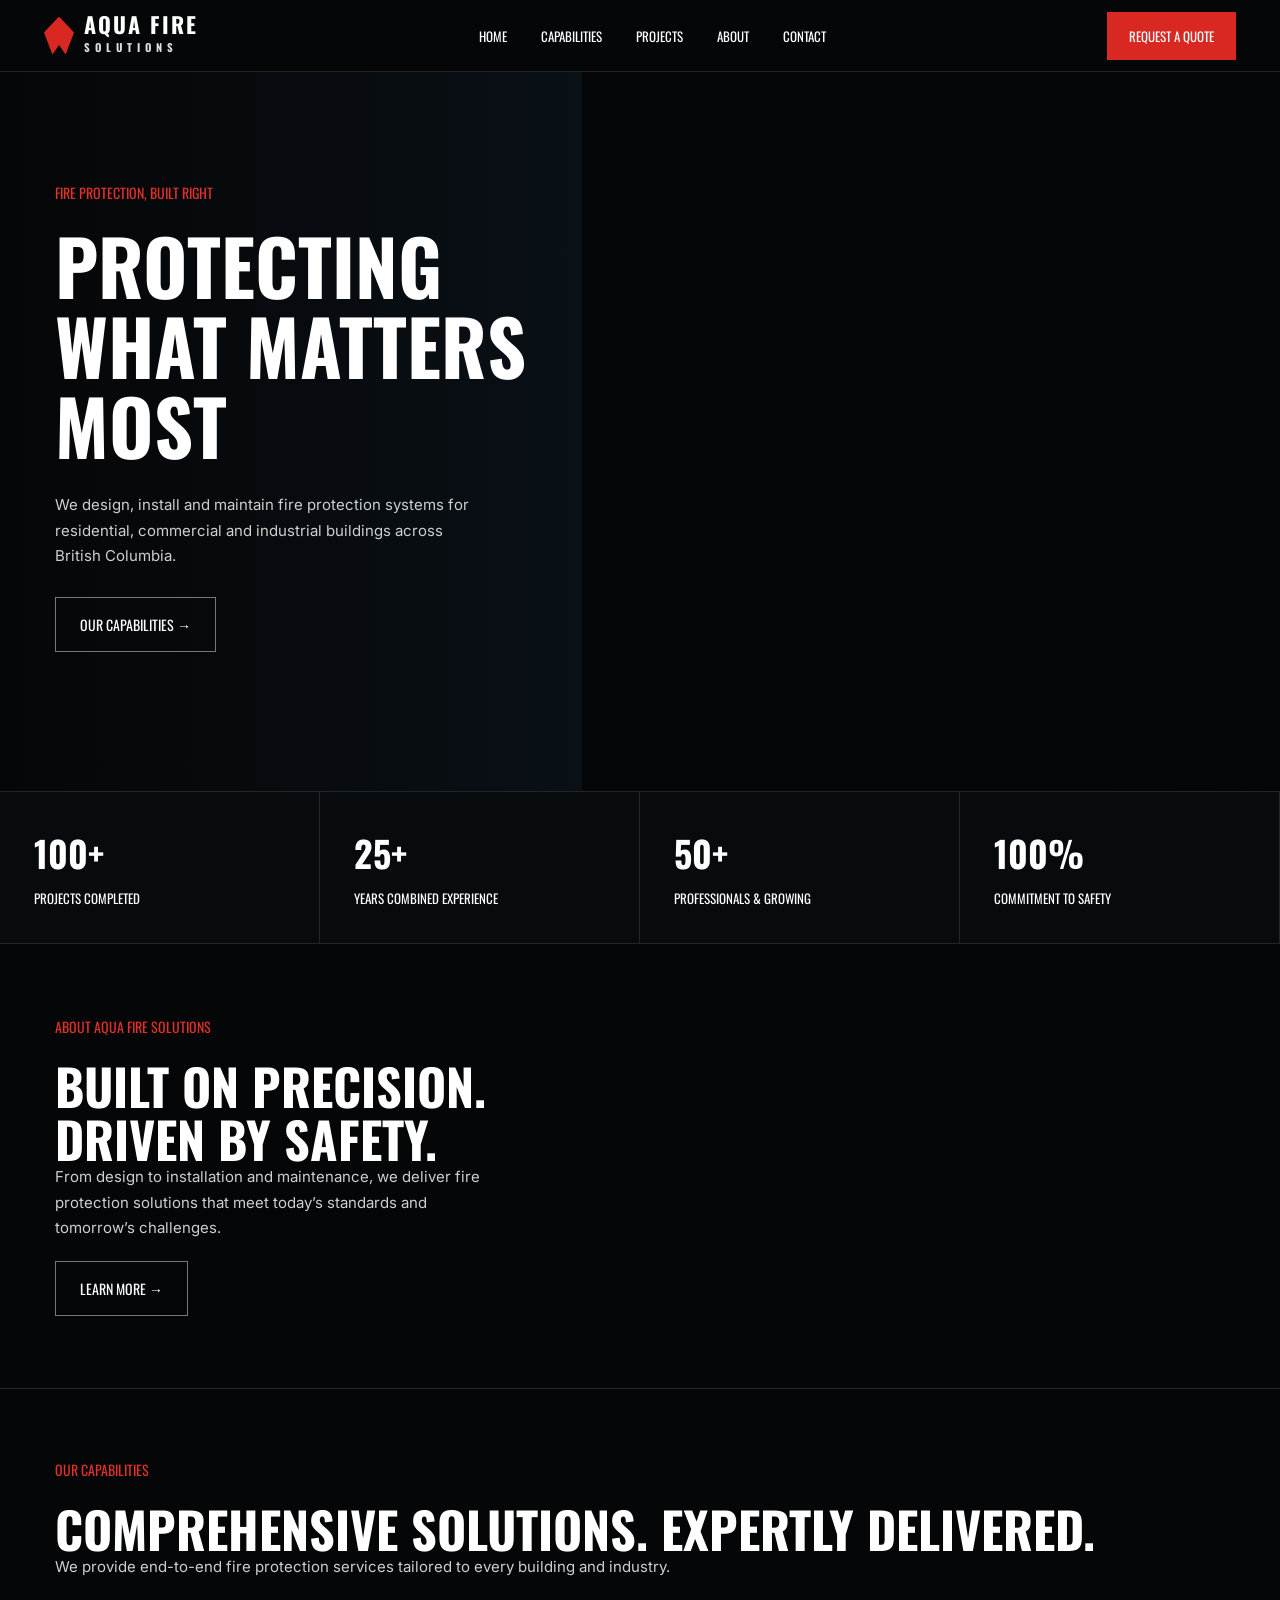
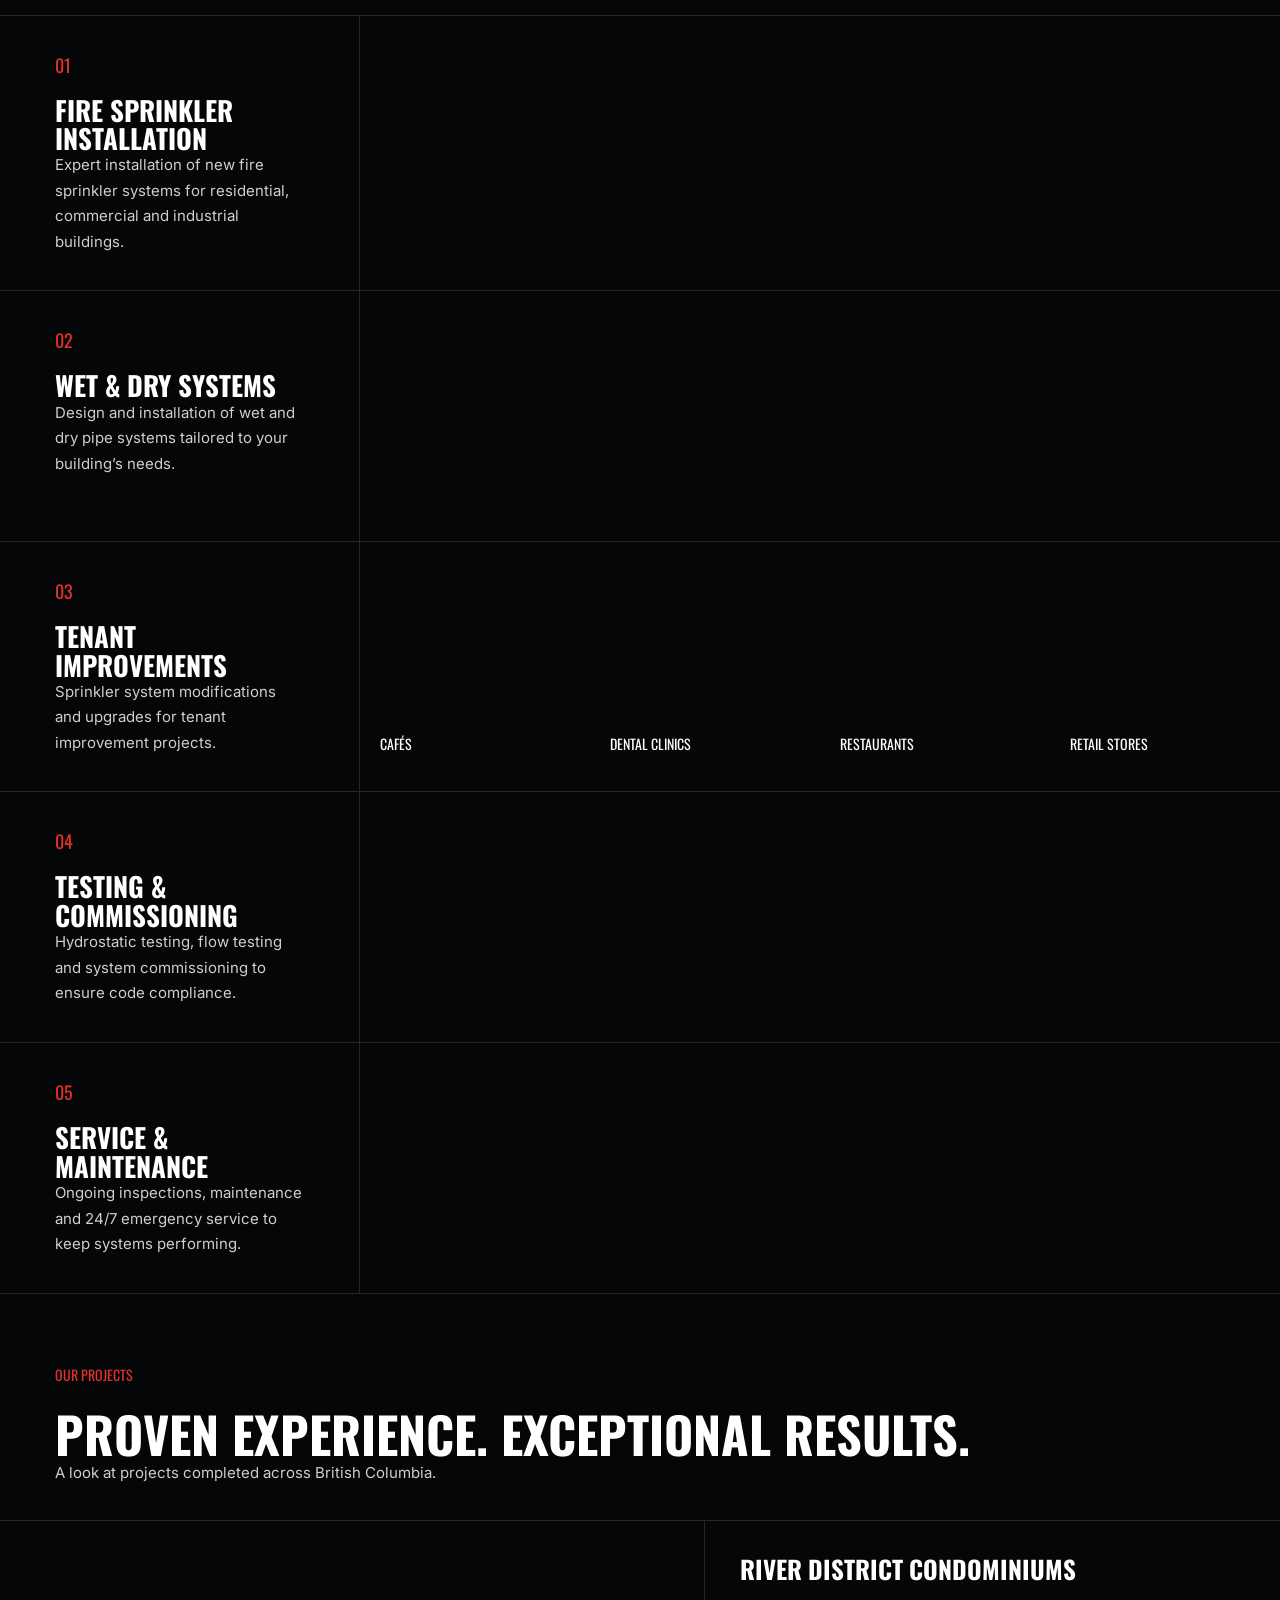
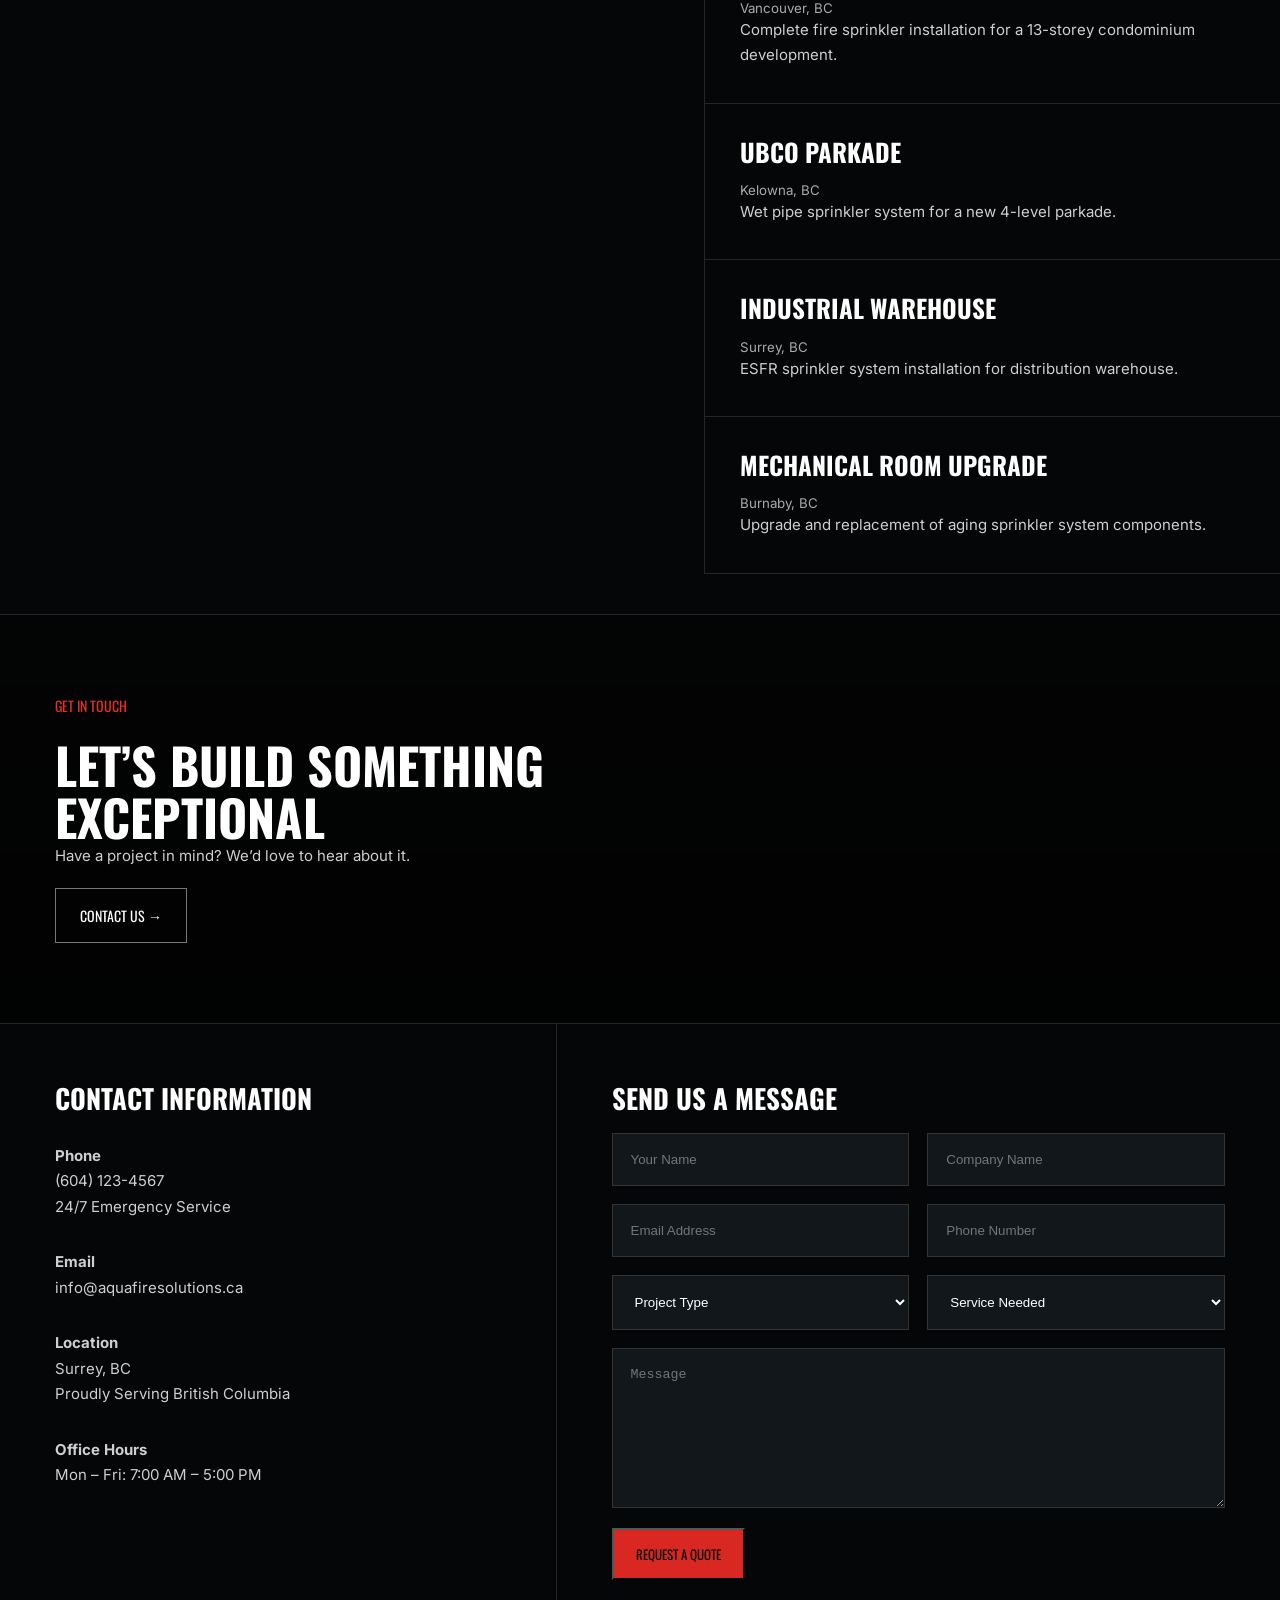
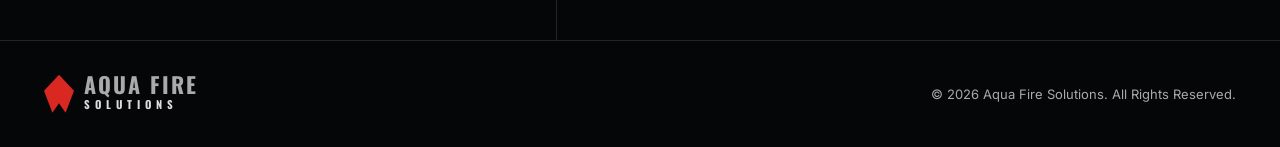
==== commit f0cce6d9: "Enhance index.html with responsive design and styles Added responsive styles and updated HTML struct" ====
--- a/index.html
+++ b/index.html
@@ -1,181 +1,211 @@
 <!DOCTYPE html>
 <html lang="en">
 <head>
-<meta charset="UTF-8">
-<meta name="viewport" content="width=device-width, initial-scale=1.0">
-<title>Aqua Fire Solutions</title>
-<link rel="stylesheet" href="style.css">
+  <meta charset="UTF-8" />
+  <meta name="viewport" content="width=device-width, initial-scale=1.0" />
+  <title>Aqua Fire Solutions</title>
+  <link href="https://fonts.googleapis.com/css2?family=Oswald:wght@400;500;600;700&family=Inter:wght@300;400;500;600;700&display=swap" rel="stylesheet">
+  <style>
+    *{margin:0;padding:0;box-sizing:border-box}
+    html{scroll-behavior:smooth}
+    body{background:#050607;color:#fff;font-family:Inter,Arial,sans-serif}
+    a{text-decoration:none;color:inherit}
+    img{width:100%;display:block;object-fit:cover}
+    .page{max-width:1500px;margin:auto;background:#050607}
+    .nav{height:72px;display:flex;align-items:center;justify-content:space-between;padding:0 44px;border-bottom:1px solid #222;background:#050607;position:sticky;top:0;z-index:10}
+    .logo{display:flex;align-items:center;gap:10px;font-family:Oswald,sans-serif;font-weight:700;letter-spacing:2px}
+    .logo-mark{width:30px;height:38px;background:#d92721;clip-path:polygon(50% 0,100% 42%,72% 100%,50% 75%,28% 100%,0 42%)}
+    .logo span{display:block;font-size:22px;line-height:18px}
+    .logo small{font-size:11px;letter-spacing:5px;color:#ddd}
+    .links{display:flex;gap:34px;font-family:Oswald,sans-serif;font-size:13px;text-transform:uppercase}
+    .quote{background:#d92721;padding:14px 22px;font-family:Oswald,sans-serif;font-size:13px;text-transform:uppercase}
+    .hero{min-height:720px;display:grid;grid-template-columns:1fr 1.2fr;border-bottom:1px solid #252525}
+    .hero-text{padding:110px 55px;background:linear-gradient(90deg,#050607 0%,#091016 100%)}
+    .tag{color:#e0312b;font-family:Oswald,sans-serif;text-transform:uppercase;font-size:14px;margin-bottom:22px}
+    h1,h2,h3{font-family:Oswald,sans-serif;text-transform:uppercase;line-height:1.05}
+    h1{font-size:76px;max-width:600px}
+    h2{font-size:50px}
+    h3{font-size:27px}
+    p{color:#cfcfcf;line-height:1.7;font-size:15px}
+    .hero-text p{max-width:430px;margin:28px 0}
+    .btn{display:inline-block;border:1px solid #777;padding:16px 24px;font-family:Oswald,sans-serif;text-transform:uppercase;font-size:14px}
+    .btn.red{background:#d92721;border-color:#d92721}
+    .hero-img{background:url('https://images.unsplash.com/photo-1581093458791-9d15482442f6?auto=format&fit=crop&w=1400&q=80') center/cover no-repeat;position:relative}
+    .hero-img:after{content:"";position:absolute;inset:0;background:linear-gradient(90deg,#050607 0%,transparent 45%,rgba(0,0,0,.15))}
+    .stats{display:grid;grid-template-columns:repeat(4,1fr);border-bottom:1px solid #252525;background:#080b0d}
+    .stat{padding:34px;border-right:1px solid #252525}
+    .stat b{font-family:Oswald,sans-serif;font-size:36px}
+    .stat p{font-family:Oswald,sans-serif;text-transform:uppercase;font-size:13px;color:#fff;margin-top:8px}
+    .about{display:grid;grid-template-columns:1fr 1.35fr;border-bottom:1px solid #252525}
+    .about .text{padding:72px 55px}
+    .about-img{min-height:430px;background:url('https://images.unsplash.com/photo-1504917595217-d4dc5ebe6122?auto=format&fit=crop&w=1400&q=80') center/cover no-repeat}
+    .section-head{padding:70px 55px 35px}
+    .cap-row{display:grid;grid-template-columns:360px 1fr;border-top:1px solid #252525}
+    .cap-info{padding:36px 55px;border-right:1px solid #252525}
+    .num{color:#e0312b;font-family:Oswald,sans-serif;font-size:18px;margin-bottom:18px}
+    .cap-img{min-height:250px;background:center/cover no-repeat}
+    .tenant-grid{display:grid;grid-template-columns:repeat(4,1fr)}
+    .tenant{height:230px;position:relative;background:center/cover no-repeat}
+    .tenant span{position:absolute;left:20px;bottom:18px;font-family:Oswald,sans-serif;text-transform:uppercase;font-size:14px}
+    .projects{padding-bottom:40px;border-top:1px solid #252525}
+    .project-grid{display:grid;grid-template-columns:1.1fr .9fr;border-top:1px solid #252525}
+    .project-large{min-height:560px;background:url('https://images.unsplash.com/photo-1518005020951-eccb494ad742?auto=format&fit=crop&w=1200&q=80') center/cover no-repeat}
+    .project-list{border-left:1px solid #252525}
+    .project-card{padding:35px;border-bottom:1px solid #252525}
+    .project-card h3{font-size:25px;margin-bottom:14px}
+    .project-card small{color:#aaa}
+    .cta{padding:80px 55px;background:linear-gradient(rgba(0,0,0,.35),rgba(0,0,0,.75)),url('https://images.unsplash.com/photo-1514924013411-cbf25faa35bb?auto=format&fit=crop&w=1600&q=80') center/cover no-repeat;border-top:1px solid #252525}
+    .cta h2{max-width:600px}
+    .contact{display:grid;grid-template-columns:1fr 1.3fr;border-top:1px solid #252525}
+    .contact-info{padding:60px 55px;border-right:1px solid #252525}
+    .info-item{margin:30px 0}
+    .form{padding:60px 55px}
+    .form-grid{display:grid;grid-template-columns:1fr 1fr;gap:18px}
+    input,select,textarea{width:100%;background:#11171b;border:1px solid #333;padding:18px;color:#fff}
+    textarea{grid-column:1/3;height:160px}
+    footer{display:flex;justify-content:space-between;align-items:center;padding:34px 44px;border-top:1px solid #252525;color:#aaa;font-size:13px}
+    @media(max-width:900px){
+      .links{display:none}
+      .nav{padding:0 20px}
+      .hero,.about,.contact,.project-grid,.cap-row{grid-template-columns:1fr}
+      h1{font-size:48px}
+      h2{font-size:36px}
+      .stats{grid-template-columns:repeat(2,1fr)}
+      .tenant-grid{grid-template-columns:1fr 1fr}
+      textarea{grid-column:1}
+      .form-grid{grid-template-columns:1fr}
+    }
+  </style>
 </head>
-
 <body>
-
-<header>
-<div class="nav">
-<div class="logo">
-AQUA <span>FIRE</span><br>
-<small>SOLUTIONS</small>
+<div class="page">
+  <nav class="nav">
+    <div class="logo">
+      <div class="logo-mark"></div>
+      <div><span>AQUA FIRE</span><small>SOLUTIONS</small></div>
+    </div>
+    <div class="links">
+      <a href="#home">Home</a>
+      <a href="#capabilities">Capabilities</a>
+      <a href="#projects">Projects</a>
+      <a href="#about">About</a>
+      <a href="#contact">Contact</a>
+    </div>
+    <a class="quote" href="#contact">Request a Quote</a>
+  </nav>
+  <section class="hero" id="home">
+    <div class="hero-text">
+      <div class="tag">Fire Protection, Built Right</div>
+      <h1>Protecting What Matters Most</h1>
+      <p>We design, install and maintain fire protection systems for residential, commercial and industrial buildings across British Columbia.</p>
+      <a class="btn" href="#capabilities">Our Capabilities →</a>
+    </div>
+    <div class="hero-img"></div>
+  </section>
+  <section class="stats">
+    <div class="stat"><b>100+</b><p>Projects Completed</p></div>
+    <div class="stat"><b>25+</b><p>Years Combined Experience</p></div>
+    <div class="stat"><b>50+</b><p>Professionals & Growing</p></div>
+    <div class="stat"><b>100%</b><p>Commitment to Safety</p></div>
+  </section>
+  <section class="about" id="about">
+    <div class="text">
+      <div class="tag">About Aqua Fire Solutions</div>
+      <h2>Built on Precision. Driven by Safety.</h2>
+      <p>From design to installation and maintenance, we deliver fire protection solutions that meet today’s standards and tomorrow’s challenges.</p>
+      <br>
+      <a class="btn" href="#contact">Learn More →</a>
+    </div>
+    <div class="about-img"></div>
+  </section>
+  <section id="capabilities">
+    <div class="section-head">
+      <div class="tag">Our Capabilities</div>
+      <h2>Comprehensive Solutions. Expertly Delivered.</h2>
+      <p>We provide end-to-end fire protection services tailored to every building and industry.</p>
+    </div>
+    <div class="cap-row">
+      <div class="cap-info"><div class="num">01</div><h3>Fire Sprinkler Installation</h3><p>Expert installation of new fire sprinkler systems for residential, commercial and industrial buildings.</p></div>
+      <div class="cap-img" style="background-image:url('https://images.unsplash.com/photo-1497366754035-f200968a6e72?auto=format&fit=crop&w=1300&q=80')"></div>
+    </div>
+    <div class="cap-row">
+      <div class="cap-info"><div class="num">02</div><h3>Wet & Dry Systems</h3><p>Design and installation of wet and dry pipe systems tailored to your building’s needs.</p></div>
+      <div class="cap-img" style="background-image:url('https://images.unsplash.com/photo-1504917595217-d4dc5ebe6122?auto=format&fit=crop&w=1300&q=80')"></div>
+    </div>
+    <div class="cap-row">
+      <div class="cap-info"><div class="num">03</div><h3>Tenant Improvements</h3><p>Sprinkler system modifications and upgrades for tenant improvement projects.</p></div>
+      <div class="tenant-grid">
+        <div class="tenant" style="background-image:url('https://images.unsplash.com/photo-1554118811-1e0d58224f24?auto=format&fit=crop&w=600&q=80')"><span>Cafés</span></div>
+        <div class="tenant" style="background-image:url('https://images.unsplash.com/photo-1629909613654-28e377c37b09?auto=format&fit=crop&w=600&q=80')"><span>Dental Clinics</span></div>
+        <div class="tenant" style="background-image:url('https://images.unsplash.com/photo-1517248135467-4c7edcad34c4?auto=format&fit=crop&w=600&q=80')"><span>Restaurants</span></div>
+        <div class="tenant" style="background-image:url('https://images.unsplash.com/photo-1441986300917-64674bd600d8?auto=format&fit=crop&w=600&q=80')"><span>Retail Stores</span></div>
+      </div>
+    </div>
+    <div class="cap-row">
+      <div class="cap-info"><div class="num">04</div><h3>Testing & Commissioning</h3><p>Hydrostatic testing, flow testing and system commissioning to ensure code compliance.</p></div>
+      <div class="cap-img" style="background-image:url('https://images.unsplash.com/photo-1581092160607-ee22621dd758?auto=format&fit=crop&w=1300&q=80')"></div>
+    </div>
+    <div class="cap-row">
+      <div class="cap-info"><div class="num">05</div><h3>Service & Maintenance</h3><p>Ongoing inspections, maintenance and 24/7 emergency service to keep systems performing.</p></div>
+      <div class="cap-img" style="background-image:url('https://images.unsplash.com/photo-1581092334651-ddf26d9a09d0?auto=format&fit=crop&w=1300&q=80')"></div>
+    </div>
+  </section>
+  <section class="projects" id="projects">
+    <div class="section-head">
+      <div class="tag">Our Projects</div>
+      <h2>Proven Experience. Exceptional Results.</h2>
+      <p>A look at projects completed across British Columbia.</p>
+    </div>
+    <div class="project-grid">
+      <div class="project-large"></div>
+      <div class="project-list">
+        <div class="project-card"><h3>River District Condominiums</h3><small>Vancouver, BC</small><p>Complete fire sprinkler installation for a 13-storey condominium development.</p></div>
+        <div class="project-card"><h3>UBCO Parkade</h3><small>Kelowna, BC</small><p>Wet pipe sprinkler system for a new 4-level parkade.</p></div>
+        <div class="project-card"><h3>Industrial Warehouse</h3><small>Surrey, BC</small><p>ESFR sprinkler system installation for distribution warehouse.</p></div>
+        <div class="project-card"><h3>Mechanical Room Upgrade</h3><small>Burnaby, BC</small><p>Upgrade and replacement of aging sprinkler system components.</p></div>
+      </div>
+    </div>
+  </section>
+  <section class="cta">
+    <div class="tag">Get In Touch</div>
+    <h2>Let’s Build Something Exceptional</h2>
+    <p>Have a project in mind? We’d love to hear about it.</p>
+    <br>
+    <a class="btn" href="#contact">Contact Us →</a>
+  </section>
+  <section class="contact" id="contact">
+    <div class="contact-info">
+      <h3>Contact Information</h3>
+      <div class="info-item"><p><b>Phone</b><br>(604) 123-4567<br>24/7 Emergency Service</p></div>
+      <div class="info-item"><p><b>Email</b><br>info@aquafiresolutions.ca</p></div>
+      <div class="info-item"><p><b>Location</b><br>Surrey, BC<br>Proudly Serving British Columbia</p></div>
+      <div class="info-item"><p><b>Office Hours</b><br>Mon – Fri: 7:00 AM – 5:00 PM</p></div>
+    </div>
+    <div class="form">
+      <h3>Send Us a Message</h3>
+      <br>
+      <form>
+        <div class="form-grid">
+          <input placeholder="Your Name">
+          <input placeholder="Company Name">
+          <input placeholder="Email Address">
+          <input placeholder="Phone Number">
+          <select><option>Project Type</option><option>Residential</option><option>Commercial</option><option>Industrial</option></select>
+          <select><option>Service Needed</option><option>Installation</option><option>Testing</option><option>Maintenance</option></select>
+          <textarea placeholder="Message"></textarea>
+        </div>
+        <br>
+        <button class="quote" type="submit">Request a Quote</button>
+      </form>
+    </div>
+  </section>
+  <footer>
+    <div class="logo">
+      <div class="logo-mark"></div>
+      <div><span>AQUA FIRE</span><small>SOLUTIONS</small></div>
+    </div>
+    <div>© 2026 Aqua Fire Solutions. All Rights Reserved.</div>
+  </footer>
 </div>
-
-<nav>
-<a href="index.html" class="active">Home</a>
-<a href="capabilities.html">Capabilities</a>
-<a href="projects.html">Projects</a>
-<a href="contact.html">Contact</a>
-</nav>
-
-<a href="contact.html" class="btn">Request A Quote</a>
-</div>
-</header>
-
-<section class="hero">
-<div class="wrap">
-
-<div class="red">Fire Protection. Built Right.</div>
-
-<h1>
-Protecting<br>
-What Matters<br>
-Most
-</h1>
-
-<p>
-Professional fire sprinkler installation, tenant improvements,
-wet & dry systems, inspections, testing, maintenance and
-emergency service throughout British Columbia.
-</p>
-
-<a href="capabilities.html" class="btn outline">
-Our Capabilities
-</a>
-
-</div>
-</section>
-
-<section class="stats">
-
-<div class="stat">
-<h2>100+</h2>
-<p>Projects Completed</p>
-</div>
-
-<div class="stat">
-<h2>25+</h2>
-<p>Years Experience</p>
-</div>
-
-<div class="stat">
-<h2>50+</h2>
-<p>Professionals & Growth</p>
-</div>
-
-<div class="stat">
-<h2>100%</h2>
-<p>Commitment To Safety</p>
-</div>
-
-</section>
-
-<section class="section two">
-
-<div>
-<div class="red">About Aqua Fire Solutions</div>
-
-<h2>
-Built On Precision.<br>
-Driven By Safety.
-</h2>
-
-<p>
-From tenant improvements and service upgrades to complete
-sprinkler installations, Aqua Fire Solutions delivers
-professional fire protection systems for commercial,
-industrial and residential projects across British Columbia.
-</p>
-
-<br><br>
-
-<a href="contact.html" class="btn">
-Learn More
-</a>
-
-</div>
-
-<div class="imgbox room"></div>
-
-</section>
-
-<section class="section">
-
-<div class="red">Recent Projects</div>
-
-<h2>
-Built For A Wide Range Of Spaces
-</h2>
-
-<div class="cards">
-
-<div class="card">
-<div style="background-image:url('https://images.unsplash.com/photo-1460317442991-0ec209397118?auto=format&fit=crop&w=1200&q=80')"></div>
-<h3>Residential Towers</h3>
-<p>Vancouver, BC</p>
-</div>
-
-<div class="card">
-<div style="background-image:url('https://images.unsplash.com/photo-1511818966892-d7d671e672a2?auto=format&fit=crop&w=1200&q=80')"></div>
-<h3>Parkades</h3>
-<p>Kelowna, BC</p>
-</div>
-
-<div class="card">
-<div style="background-image:url('https://images.unsplash.com/photo-1565793298595-6a879b1d9492?auto=format&fit=crop&w=1200&q=80')"></div>
-<h3>Warehouses</h3>
-<p>Surrey, BC</p>
-</div>
-
-<div class="card">
-<div style="background-image:url('https://images.unsplash.com/photo-1581092918056-0c4c3acd3789?auto=format&fit=crop&w=1200&q=80')"></div>
-<h3>Mechanical Rooms</h3>
-<p>Burnaby, BC</p>
-</div>
-
-</div>
-
-</section>
-
-<section class="section contacthero">
-
-<div class="red">Get In Touch</div>
-
-<h2>
-Let's Build<br>
-Something Exceptional
-</h2>
-
-<p>
-Have a project in mind? We'd love to hear about it.
-</p>
-
-<br>
-
-<a href="contact.html" class="btn">
-Contact Us
-</a>
-
-</section>
-
-<footer>
-<div class="footer">
-
-<div>
-Aqua Fire Solutions © 2026
-</div>
-
-<div>
-Surrey, British Columbia
-</div>
-
-</div>
-</footer>
-
 </body>
 </html>
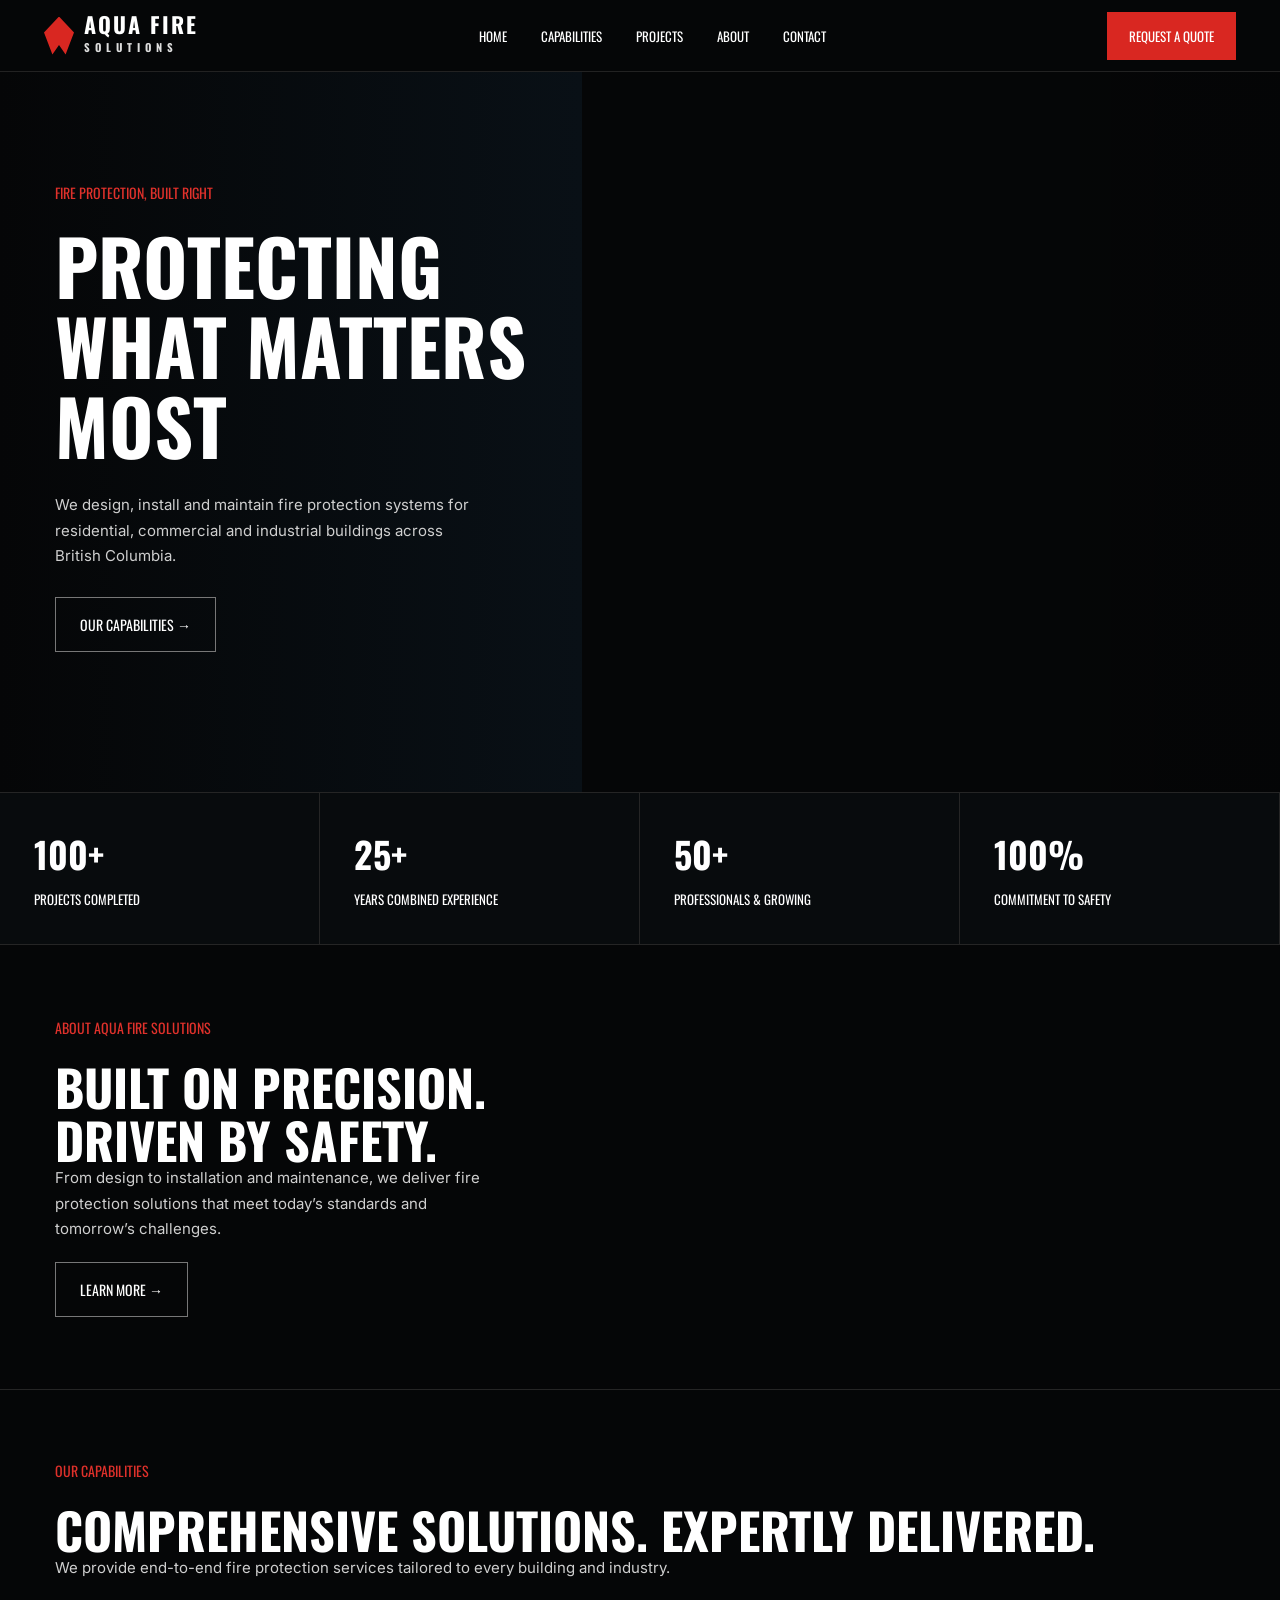
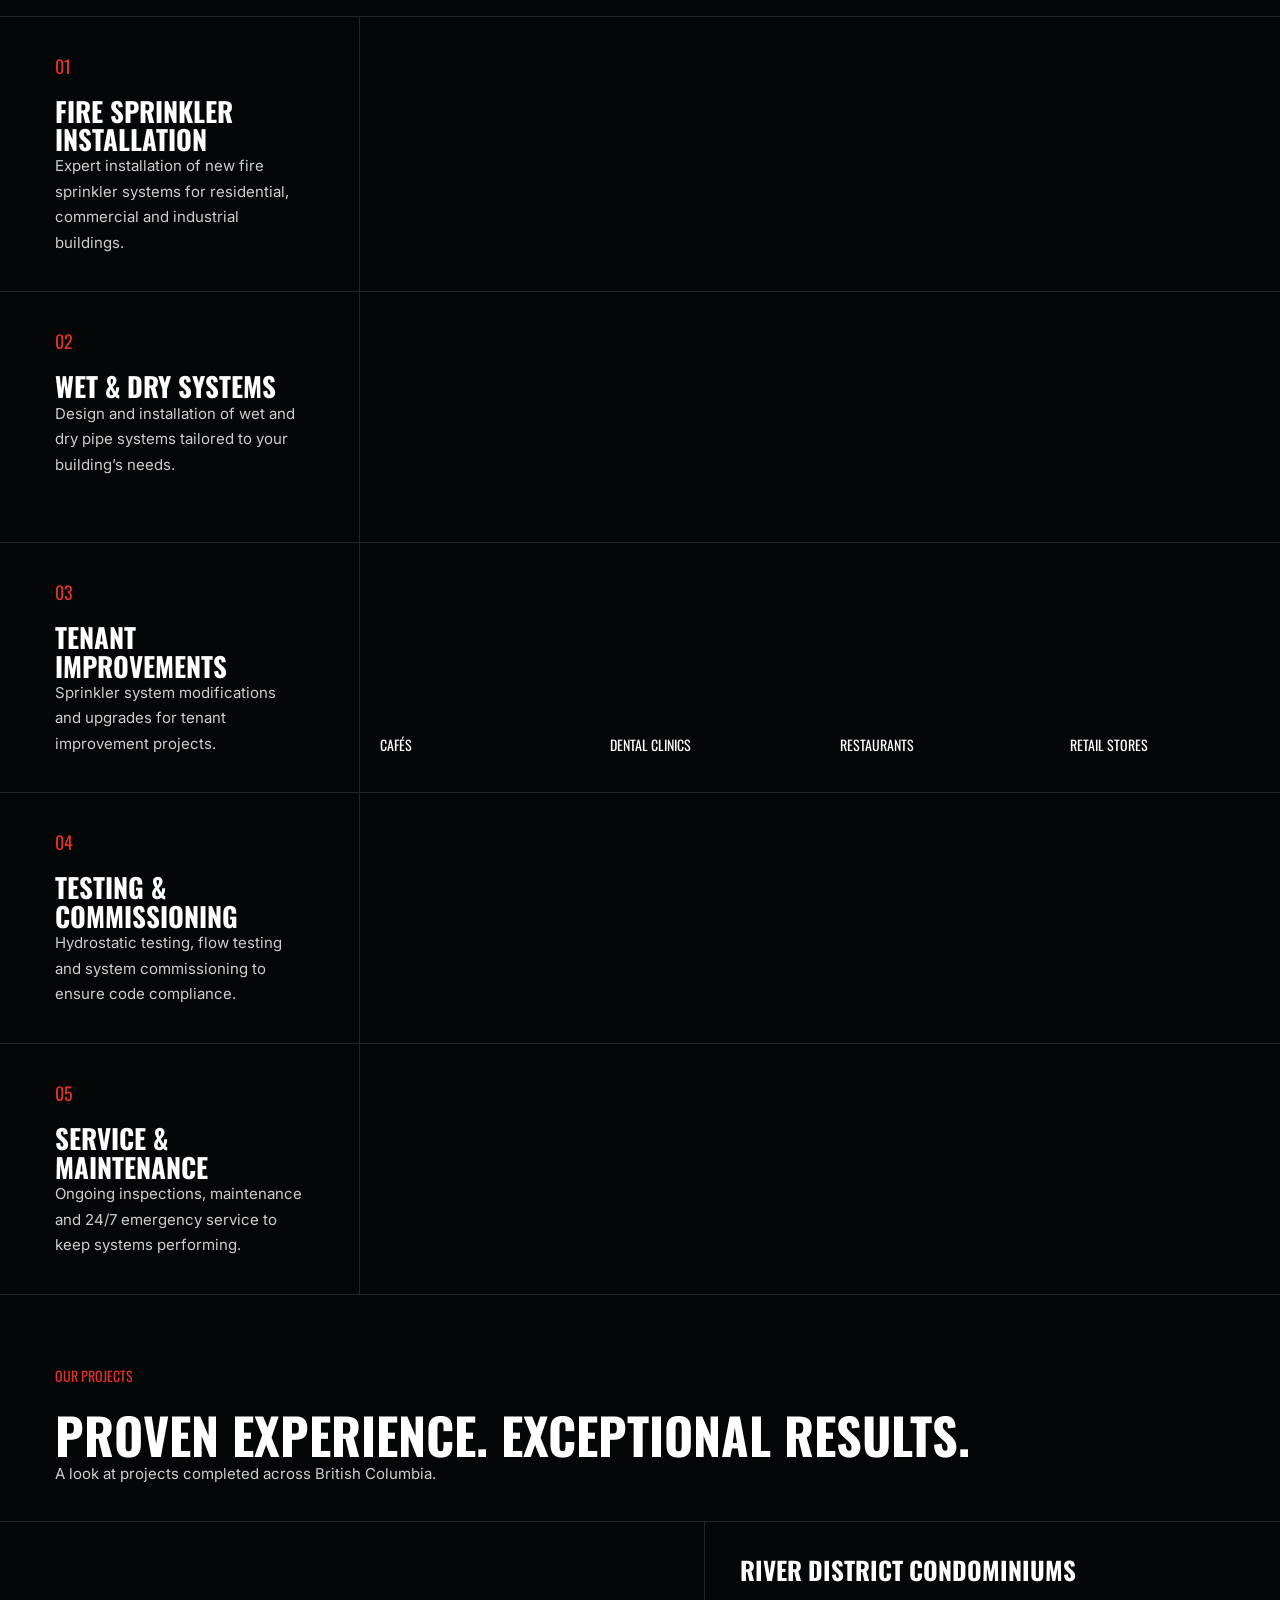
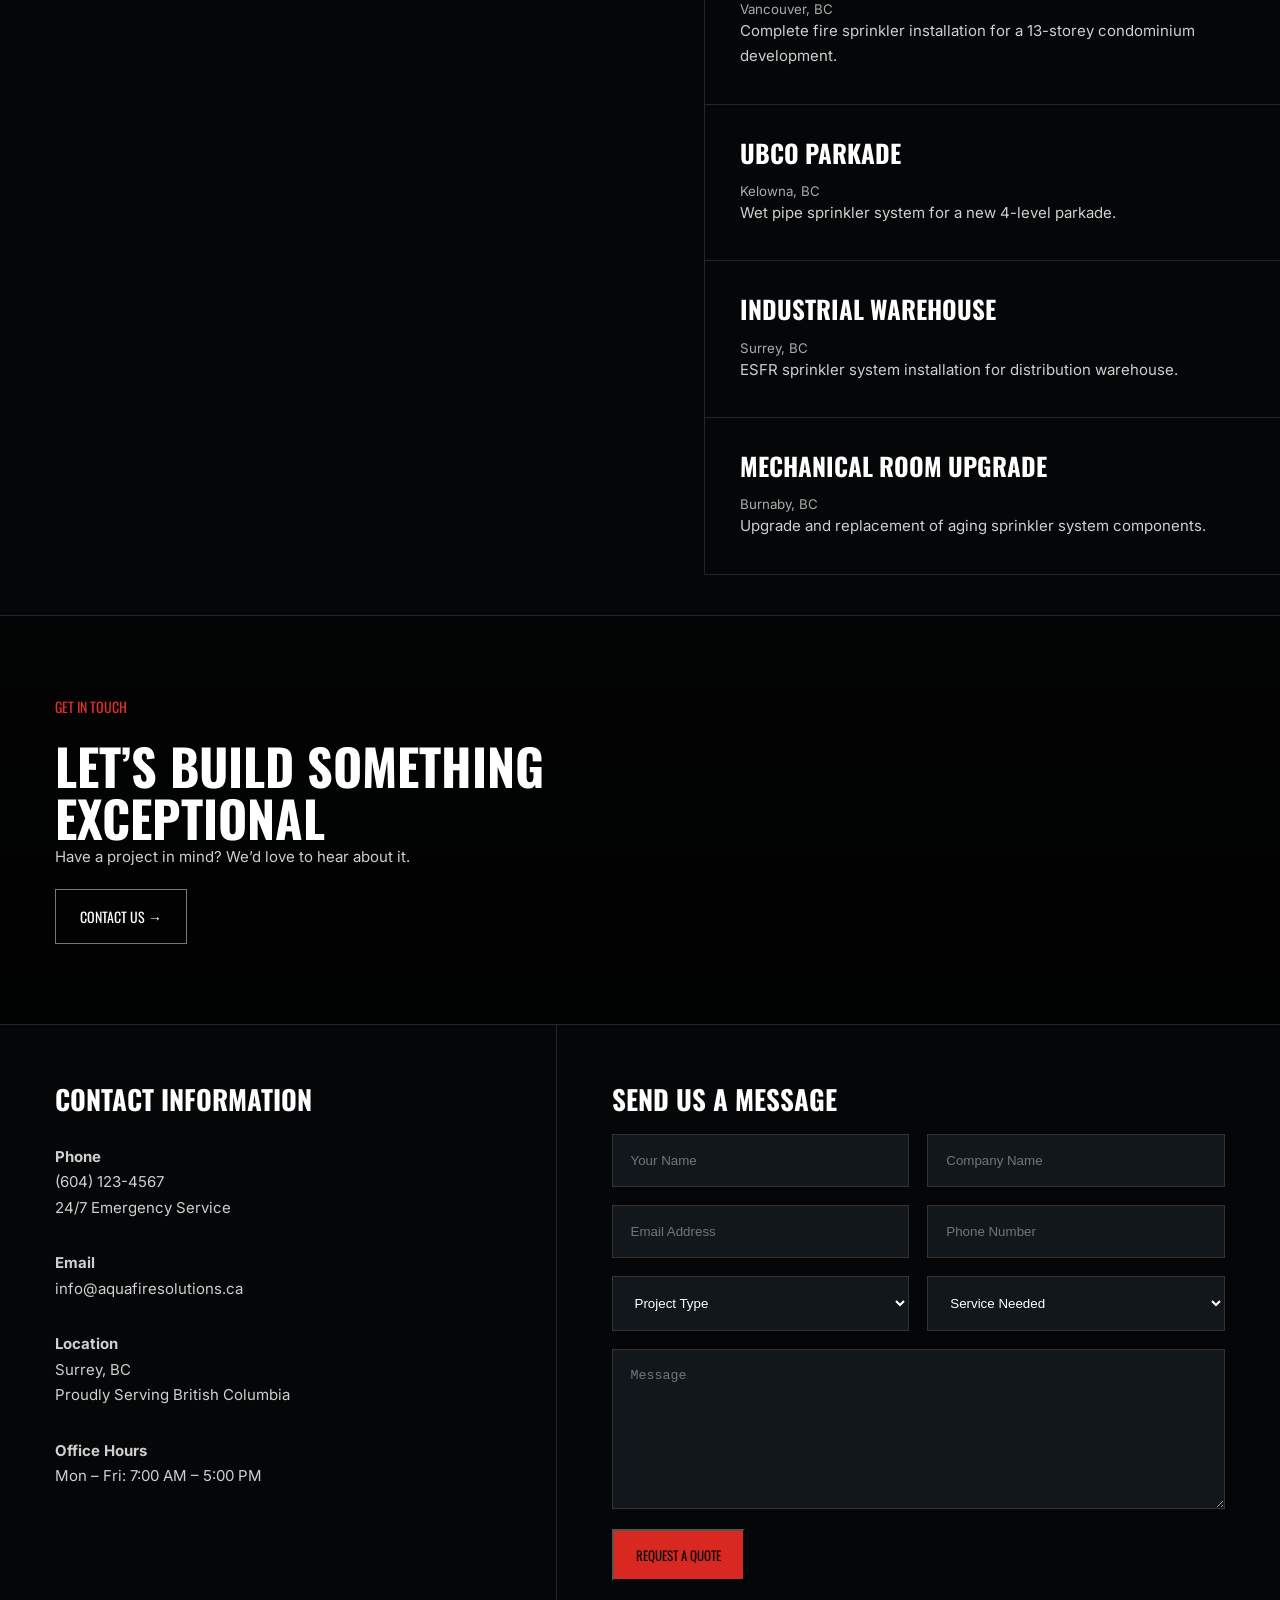
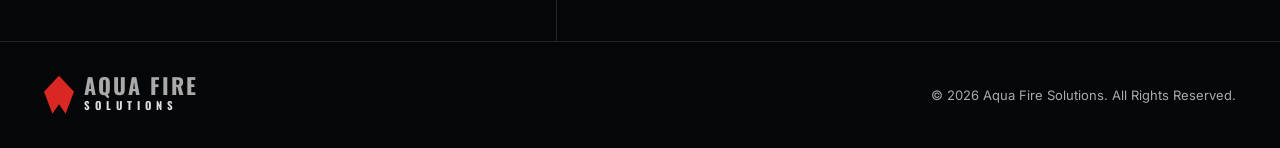
==== commit e42211b9: "Update hero image background and styling" ====
--- a/index.html
+++ b/index.html
@@ -30,7 +30,12 @@
     .hero-text p{max-width:430px;margin:28px 0}
     .btn{display:inline-block;border:1px solid #777;padding:16px 24px;font-family:Oswald,sans-serif;text-transform:uppercase;font-size:14px}
     .btn.red{background:#d92721;border-color:#d92721}
-    .hero-img{background:url('https://images.unsplash.com/photo-1581093458791-9d15482442f6?auto=format&fit=crop&w=1400&q=80') center/cover no-repeat;position:relative}
+    .hero-img{
+min-height:720px;
+background:url('https://picsum.photos/1200/800') center center no-repeat;
+background-size:cover;
+position:relative;
+}
     .hero-img:after{content:"";position:absolute;inset:0;background:linear-gradient(90deg,#050607 0%,transparent 45%,rgba(0,0,0,.15))}
     .stats{display:grid;grid-template-columns:repeat(4,1fr);border-bottom:1px solid #252525;background:#080b0d}
     .stat{padding:34px;border-right:1px solid #252525}
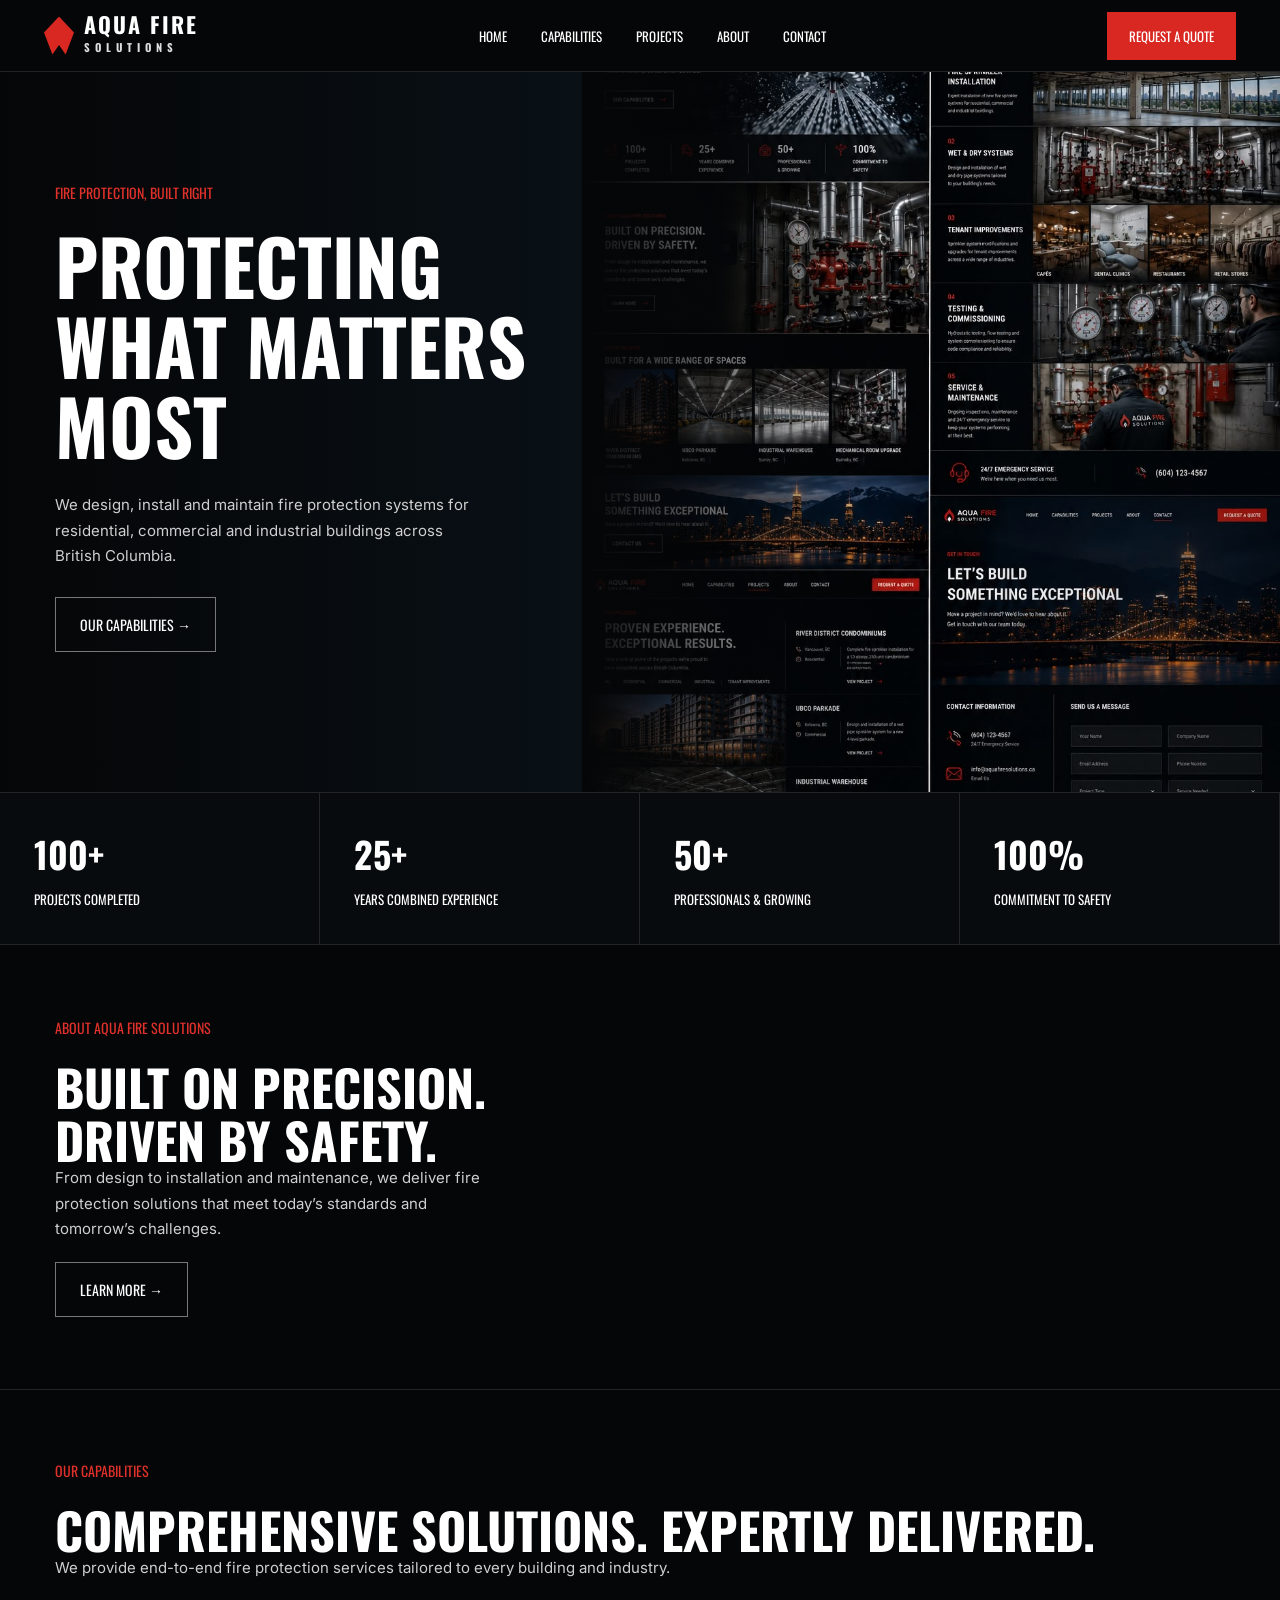
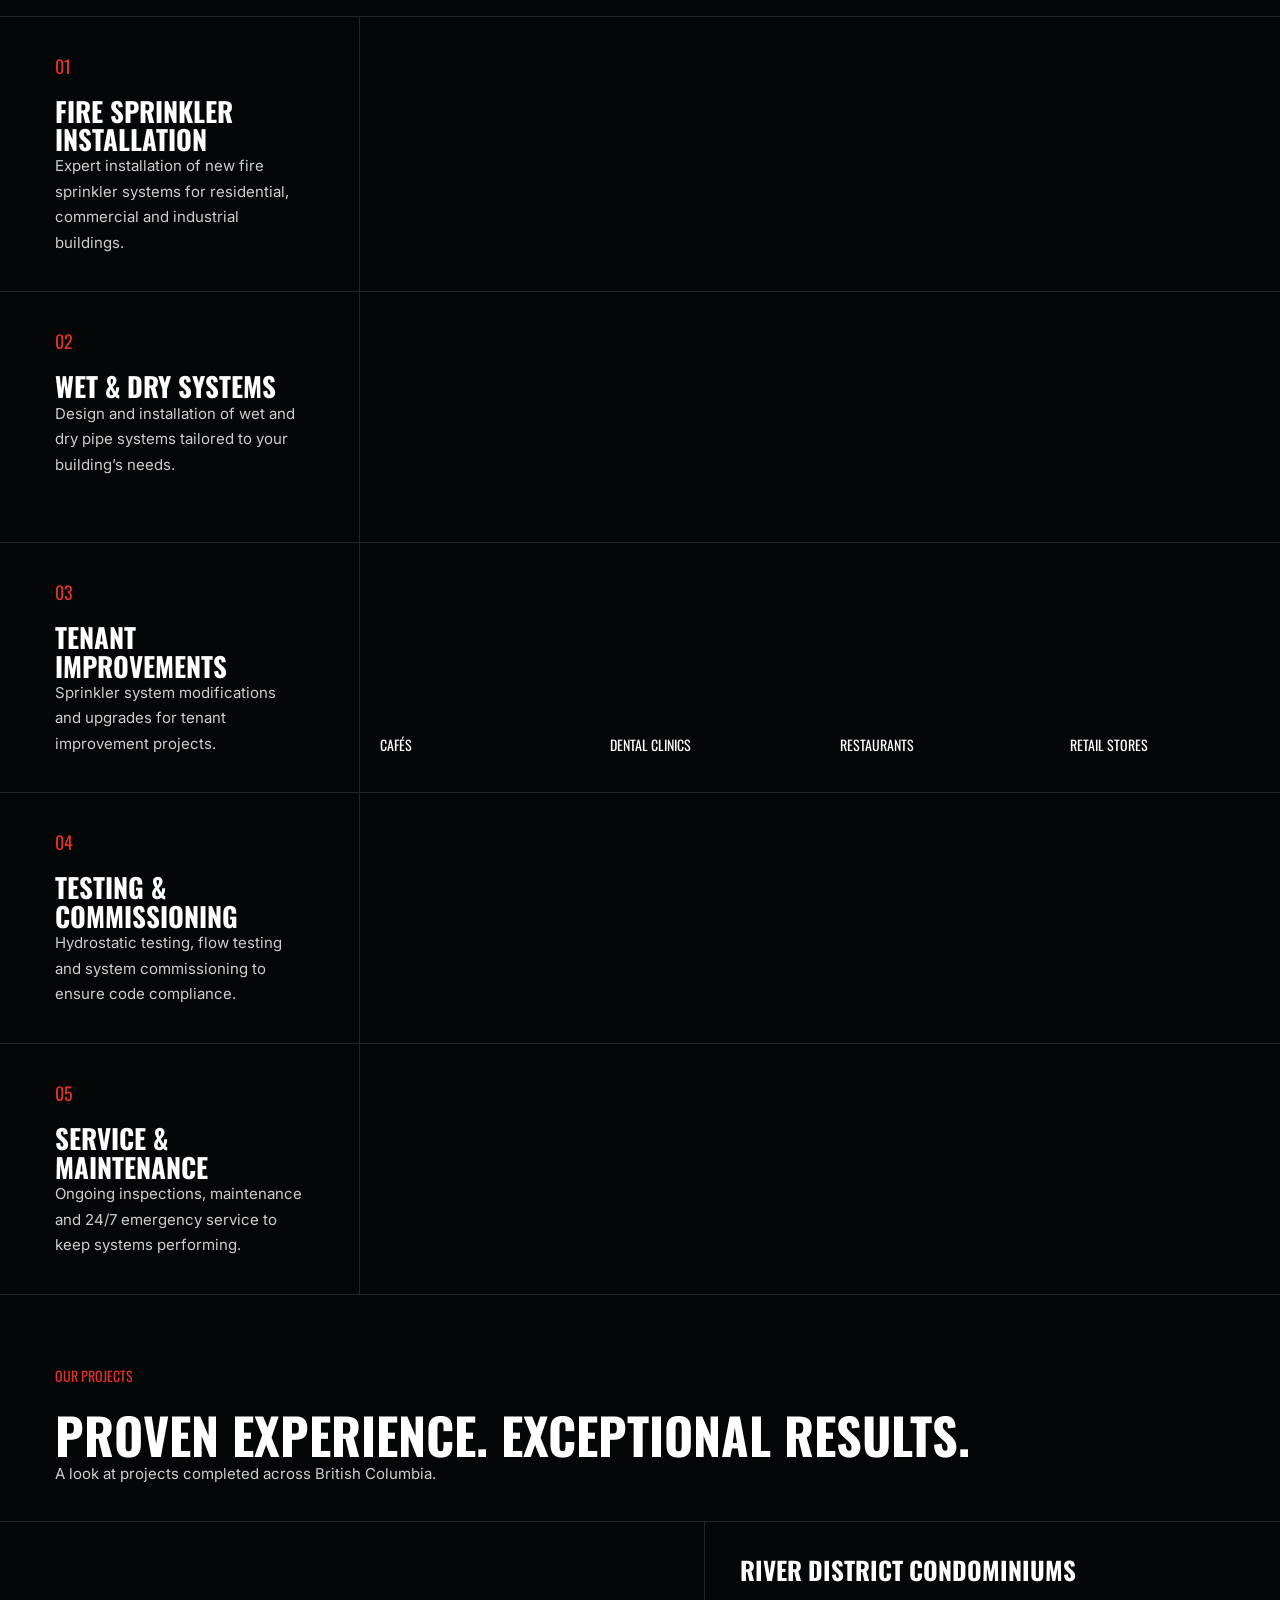
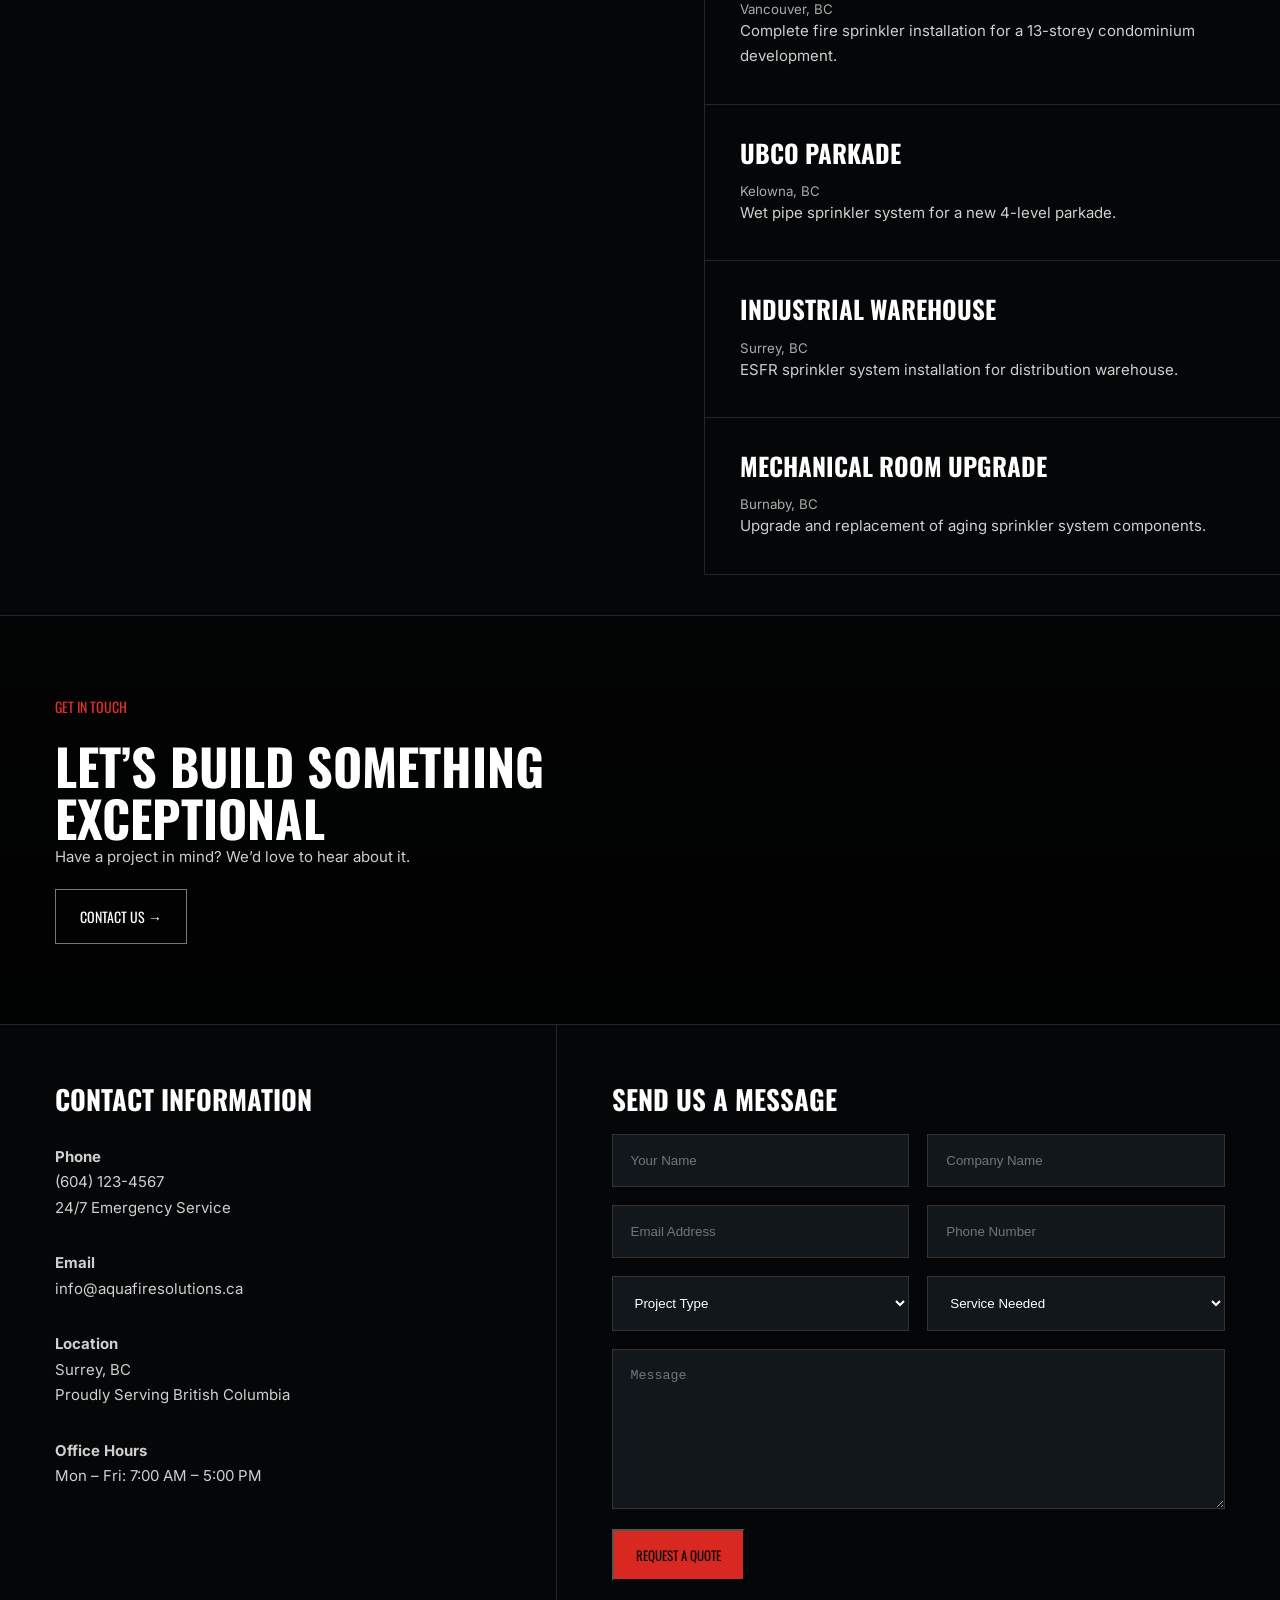
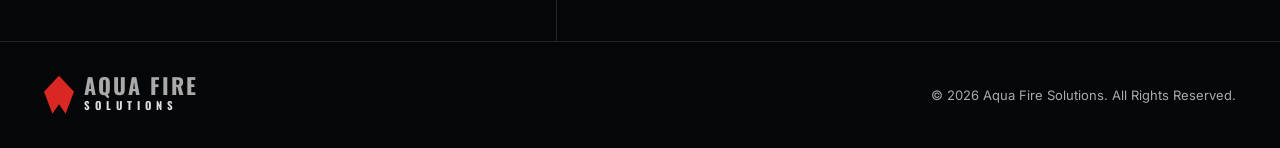
==== commit 05e0a712: "Update background image in hero section" ====
--- a/index.html
+++ b/index.html
@@ -32,7 +32,7 @@
     .btn.red{background:#d92721;border-color:#d92721}
     .hero-img{
 min-height:720px;
-background:url('https://picsum.photos/1200/800') center center no-repeat;
+background:url('mockup.jpg') center center no-repeat;
 background-size:cover;
 position:relative;
 }
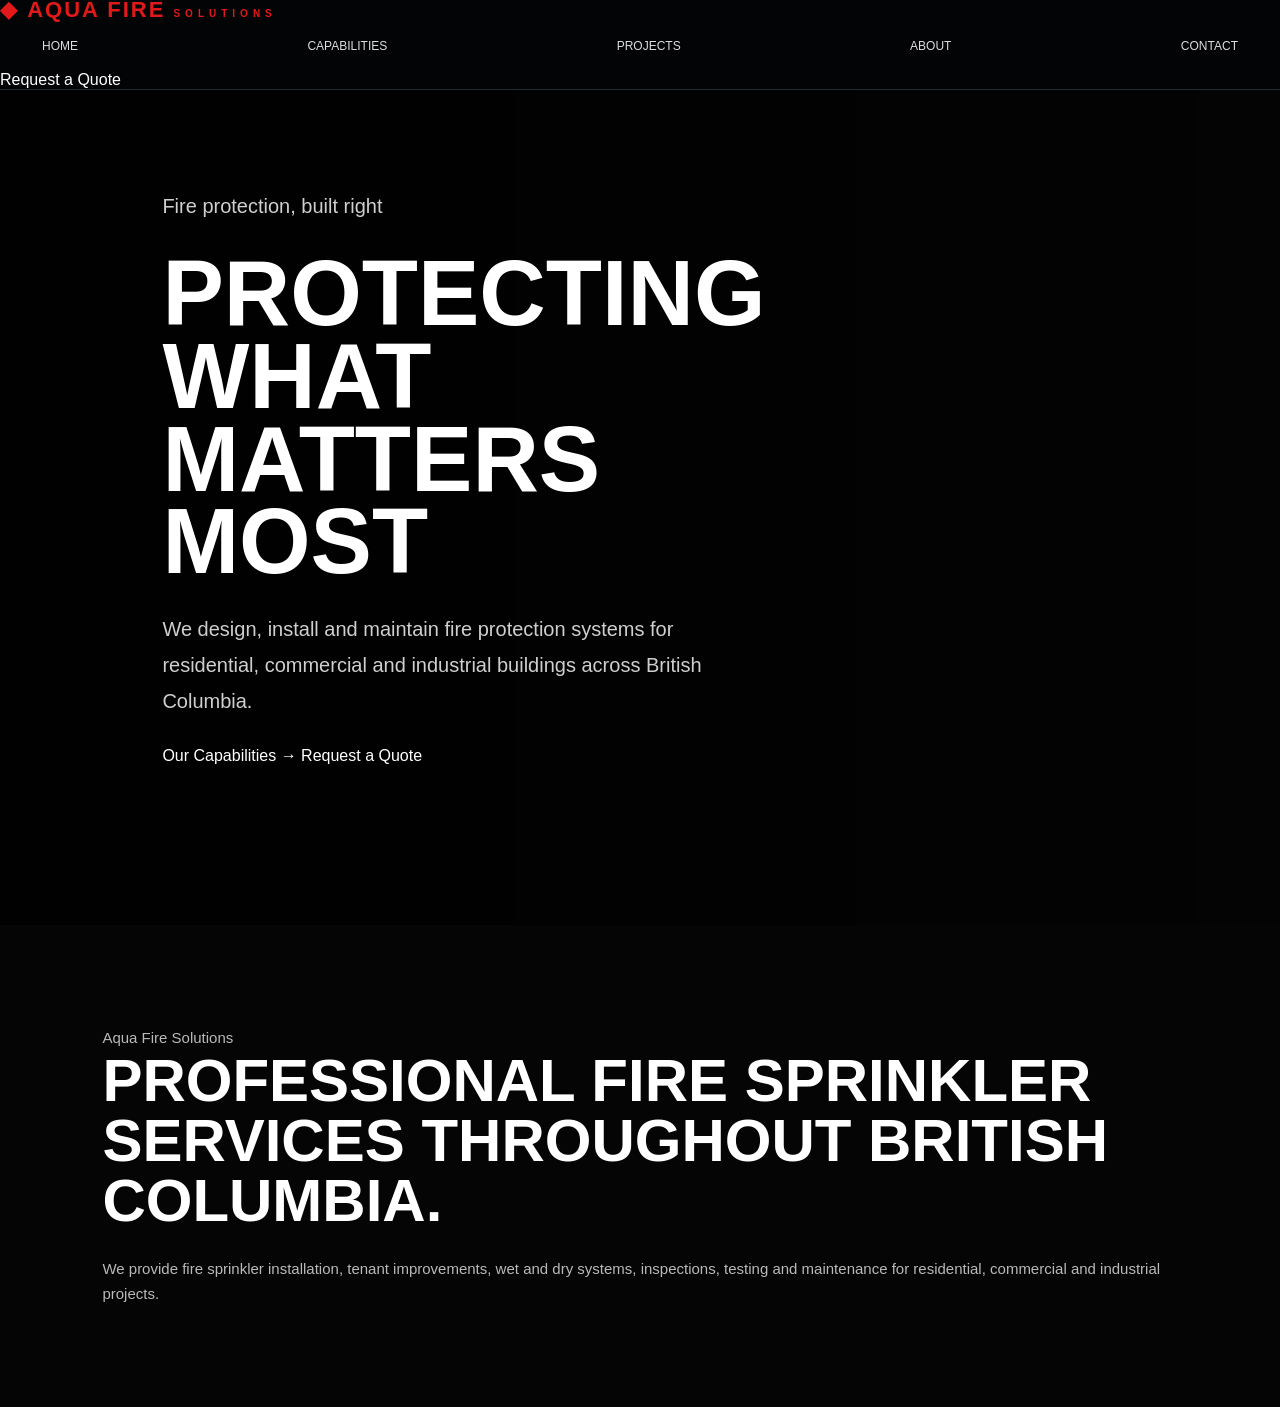
==== commit ed9b50b3: "Refactor HTML structure and update styles" ====
--- a/index.html
+++ b/index.html
@@ -1,216 +1,85 @@
 <!DOCTYPE html>
 <html lang="en">
 <head>
-  <meta charset="UTF-8" />
-  <meta name="viewport" content="width=device-width, initial-scale=1.0" />
+  <meta charset="UTF-8">
+  <meta name="viewport" content="width=device-width, initial-scale=1.0">
+
   <title>Aqua Fire Solutions</title>
-  <link href="https://fonts.googleapis.com/css2?family=Oswald:wght@400;500;600;700&family=Inter:wght@300;400;500;600;700&display=swap" rel="stylesheet">
-  <style>
-    *{margin:0;padding:0;box-sizing:border-box}
-    html{scroll-behavior:smooth}
-    body{background:#050607;color:#fff;font-family:Inter,Arial,sans-serif}
-    a{text-decoration:none;color:inherit}
-    img{width:100%;display:block;object-fit:cover}
-    .page{max-width:1500px;margin:auto;background:#050607}
-    .nav{height:72px;display:flex;align-items:center;justify-content:space-between;padding:0 44px;border-bottom:1px solid #222;background:#050607;position:sticky;top:0;z-index:10}
-    .logo{display:flex;align-items:center;gap:10px;font-family:Oswald,sans-serif;font-weight:700;letter-spacing:2px}
-    .logo-mark{width:30px;height:38px;background:#d92721;clip-path:polygon(50% 0,100% 42%,72% 100%,50% 75%,28% 100%,0 42%)}
-    .logo span{display:block;font-size:22px;line-height:18px}
-    .logo small{font-size:11px;letter-spacing:5px;color:#ddd}
-    .links{display:flex;gap:34px;font-family:Oswald,sans-serif;font-size:13px;text-transform:uppercase}
-    .quote{background:#d92721;padding:14px 22px;font-family:Oswald,sans-serif;font-size:13px;text-transform:uppercase}
-    .hero{min-height:720px;display:grid;grid-template-columns:1fr 1.2fr;border-bottom:1px solid #252525}
-    .hero-text{padding:110px 55px;background:linear-gradient(90deg,#050607 0%,#091016 100%)}
-    .tag{color:#e0312b;font-family:Oswald,sans-serif;text-transform:uppercase;font-size:14px;margin-bottom:22px}
-    h1,h2,h3{font-family:Oswald,sans-serif;text-transform:uppercase;line-height:1.05}
-    h1{font-size:76px;max-width:600px}
-    h2{font-size:50px}
-    h3{font-size:27px}
-    p{color:#cfcfcf;line-height:1.7;font-size:15px}
-    .hero-text p{max-width:430px;margin:28px 0}
-    .btn{display:inline-block;border:1px solid #777;padding:16px 24px;font-family:Oswald,sans-serif;text-transform:uppercase;font-size:14px}
-    .btn.red{background:#d92721;border-color:#d92721}
-    .hero-img{
-min-height:720px;
-background:url('mockup.jpg') center center no-repeat;
-background-size:cover;
-position:relative;
-}
-    .hero-img:after{content:"";position:absolute;inset:0;background:linear-gradient(90deg,#050607 0%,transparent 45%,rgba(0,0,0,.15))}
-    .stats{display:grid;grid-template-columns:repeat(4,1fr);border-bottom:1px solid #252525;background:#080b0d}
-    .stat{padding:34px;border-right:1px solid #252525}
-    .stat b{font-family:Oswald,sans-serif;font-size:36px}
-    .stat p{font-family:Oswald,sans-serif;text-transform:uppercase;font-size:13px;color:#fff;margin-top:8px}
-    .about{display:grid;grid-template-columns:1fr 1.35fr;border-bottom:1px solid #252525}
-    .about .text{padding:72px 55px}
-    .about-img{min-height:430px;background:url('https://images.unsplash.com/photo-1504917595217-d4dc5ebe6122?auto=format&fit=crop&w=1400&q=80') center/cover no-repeat}
-    .section-head{padding:70px 55px 35px}
-    .cap-row{display:grid;grid-template-columns:360px 1fr;border-top:1px solid #252525}
-    .cap-info{padding:36px 55px;border-right:1px solid #252525}
-    .num{color:#e0312b;font-family:Oswald,sans-serif;font-size:18px;margin-bottom:18px}
-    .cap-img{min-height:250px;background:center/cover no-repeat}
-    .tenant-grid{display:grid;grid-template-columns:repeat(4,1fr)}
-    .tenant{height:230px;position:relative;background:center/cover no-repeat}
-    .tenant span{position:absolute;left:20px;bottom:18px;font-family:Oswald,sans-serif;text-transform:uppercase;font-size:14px}
-    .projects{padding-bottom:40px;border-top:1px solid #252525}
-    .project-grid{display:grid;grid-template-columns:1.1fr .9fr;border-top:1px solid #252525}
-    .project-large{min-height:560px;background:url('https://images.unsplash.com/photo-1518005020951-eccb494ad742?auto=format&fit=crop&w=1200&q=80') center/cover no-repeat}
-    .project-list{border-left:1px solid #252525}
-    .project-card{padding:35px;border-bottom:1px solid #252525}
-    .project-card h3{font-size:25px;margin-bottom:14px}
-    .project-card small{color:#aaa}
-    .cta{padding:80px 55px;background:linear-gradient(rgba(0,0,0,.35),rgba(0,0,0,.75)),url('https://images.unsplash.com/photo-1514924013411-cbf25faa35bb?auto=format&fit=crop&w=1600&q=80') center/cover no-repeat;border-top:1px solid #252525}
-    .cta h2{max-width:600px}
-    .contact{display:grid;grid-template-columns:1fr 1.3fr;border-top:1px solid #252525}
-    .contact-info{padding:60px 55px;border-right:1px solid #252525}
-    .info-item{margin:30px 0}
-    .form{padding:60px 55px}
-    .form-grid{display:grid;grid-template-columns:1fr 1fr;gap:18px}
-    input,select,textarea{width:100%;background:#11171b;border:1px solid #333;padding:18px;color:#fff}
-    textarea{grid-column:1/3;height:160px}
-    footer{display:flex;justify-content:space-between;align-items:center;padding:34px 44px;border-top:1px solid #252525;color:#aaa;font-size:13px}
-    @media(max-width:900px){
-      .links{display:none}
-      .nav{padding:0 20px}
-      .hero,.about,.contact,.project-grid,.cap-row{grid-template-columns:1fr}
-      h1{font-size:48px}
-      h2{font-size:36px}
-      .stats{grid-template-columns:repeat(2,1fr)}
-      .tenant-grid{grid-template-columns:1fr 1fr}
-      textarea{grid-column:1}
-      .form-grid{grid-template-columns:1fr}
-    }
-  </style>
+
+  <link rel="stylesheet" href="style.css">
 </head>
+
 <body>
-<div class="page">
-  <nav class="nav">
-    <div class="logo">
-      <div class="logo-mark"></div>
-      <div><span>AQUA FIRE</span><small>SOLUTIONS</small></div>
-    </div>
-    <div class="links">
-      <a href="#home">Home</a>
-      <a href="#capabilities">Capabilities</a>
-      <a href="#projects">Projects</a>
+
+  <header class="header">
+    <a class="logo" href="index.html">
+      <span class="logo-mark">◆</span>
+
+      <span class="logo-text">
+        <strong>AQUA FIRE</strong>
+        <small>SOLUTIONS</small>
+      </span>
+    </a>
+
+    <nav class="nav">
+      <a href="index.html">Home</a>
+      <a href="capabilities.html">Capabilities</a>
+      <a href="projects.html">Projects</a>
       <a href="#about">About</a>
-      <a href="#contact">Contact</a>
-    </div>
-    <a class="quote" href="#contact">Request a Quote</a>
-  </nav>
-  <section class="hero" id="home">
-    <div class="hero-text">
-      <div class="tag">Fire Protection, Built Right</div>
-      <h1>Protecting What Matters Most</h1>
-      <p>We design, install and maintain fire protection systems for residential, commercial and industrial buildings across British Columbia.</p>
-      <a class="btn" href="#capabilities">Our Capabilities →</a>
-    </div>
-    <div class="hero-img"></div>
-  </section>
-  <section class="stats">
-    <div class="stat"><b>100+</b><p>Projects Completed</p></div>
-    <div class="stat"><b>25+</b><p>Years Combined Experience</p></div>
-    <div class="stat"><b>50+</b><p>Professionals & Growing</p></div>
-    <div class="stat"><b>100%</b><p>Commitment to Safety</p></div>
-  </section>
-  <section class="about" id="about">
-    <div class="text">
-      <div class="tag">About Aqua Fire Solutions</div>
-      <h2>Built on Precision. Driven by Safety.</h2>
-      <p>From design to installation and maintenance, we deliver fire protection solutions that meet today’s standards and tomorrow’s challenges.</p>
-      <br>
-      <a class="btn" href="#contact">Learn More →</a>
-    </div>
-    <div class="about-img"></div>
-  </section>
-  <section id="capabilities">
-    <div class="section-head">
-      <div class="tag">Our Capabilities</div>
-      <h2>Comprehensive Solutions. Expertly Delivered.</h2>
-      <p>We provide end-to-end fire protection services tailored to every building and industry.</p>
-    </div>
-    <div class="cap-row">
-      <div class="cap-info"><div class="num">01</div><h3>Fire Sprinkler Installation</h3><p>Expert installation of new fire sprinkler systems for residential, commercial and industrial buildings.</p></div>
-      <div class="cap-img" style="background-image:url('https://images.unsplash.com/photo-1497366754035-f200968a6e72?auto=format&fit=crop&w=1300&q=80')"></div>
-    </div>
-    <div class="cap-row">
-      <div class="cap-info"><div class="num">02</div><h3>Wet & Dry Systems</h3><p>Design and installation of wet and dry pipe systems tailored to your building’s needs.</p></div>
-      <div class="cap-img" style="background-image:url('https://images.unsplash.com/photo-1504917595217-d4dc5ebe6122?auto=format&fit=crop&w=1300&q=80')"></div>
-    </div>
-    <div class="cap-row">
-      <div class="cap-info"><div class="num">03</div><h3>Tenant Improvements</h3><p>Sprinkler system modifications and upgrades for tenant improvement projects.</p></div>
-      <div class="tenant-grid">
-        <div class="tenant" style="background-image:url('https://images.unsplash.com/photo-1554118811-1e0d58224f24?auto=format&fit=crop&w=600&q=80')"><span>Cafés</span></div>
-        <div class="tenant" style="background-image:url('https://images.unsplash.com/photo-1629909613654-28e377c37b09?auto=format&fit=crop&w=600&q=80')"><span>Dental Clinics</span></div>
-        <div class="tenant" style="background-image:url('https://images.unsplash.com/photo-1517248135467-4c7edcad34c4?auto=format&fit=crop&w=600&q=80')"><span>Restaurants</span></div>
-        <div class="tenant" style="background-image:url('https://images.unsplash.com/photo-1441986300917-64674bd600d8?auto=format&fit=crop&w=600&q=80')"><span>Retail Stores</span></div>
+      <a href="contact.html">Contact</a>
+    </nav>
+
+    <a class="quote-button" href="contact.html">
+      Request a Quote
+    </a>
+  </header>
+
+  <main>
+    <section class="hero">
+      <div class="hero-overlay"></div>
+
+      <div class="hero-content">
+        <p class="eyebrow">Fire protection, built right</p>
+
+        <h1>
+          Protecting What<br>
+          Matters Most
+        </h1>
+
+        <p class="hero-description">
+          We design, install and maintain fire protection systems for
+          residential, commercial and industrial buildings across
+          British Columbia.
+        </p>
+
+        <div class="hero-buttons">
+          <a class="primary-button" href="capabilities.html">
+            Our Capabilities →
+          </a>
+
+          <a class="secondary-button" href="contact.html">
+            Request a Quote
+          </a>
+        </div>
       </div>
-    </div>
-    <div class="cap-row">
-      <div class="cap-info"><div class="num">04</div><h3>Testing & Commissioning</h3><p>Hydrostatic testing, flow testing and system commissioning to ensure code compliance.</p></div>
-      <div class="cap-img" style="background-image:url('https://images.unsplash.com/photo-1581092160607-ee22621dd758?auto=format&fit=crop&w=1300&q=80')"></div>
-    </div>
-    <div class="cap-row">
-      <div class="cap-info"><div class="num">05</div><h3>Service & Maintenance</h3><p>Ongoing inspections, maintenance and 24/7 emergency service to keep systems performing.</p></div>
-      <div class="cap-img" style="background-image:url('https://images.unsplash.com/photo-1581092334651-ddf26d9a09d0?auto=format&fit=crop&w=1300&q=80')"></div>
-    </div>
-  </section>
-  <section class="projects" id="projects">
-    <div class="section-head">
-      <div class="tag">Our Projects</div>
-      <h2>Proven Experience. Exceptional Results.</h2>
-      <p>A look at projects completed across British Columbia.</p>
-    </div>
-    <div class="project-grid">
-      <div class="project-large"></div>
-      <div class="project-list">
-        <div class="project-card"><h3>River District Condominiums</h3><small>Vancouver, BC</small><p>Complete fire sprinkler installation for a 13-storey condominium development.</p></div>
-        <div class="project-card"><h3>UBCO Parkade</h3><small>Kelowna, BC</small><p>Wet pipe sprinkler system for a new 4-level parkade.</p></div>
-        <div class="project-card"><h3>Industrial Warehouse</h3><small>Surrey, BC</small><p>ESFR sprinkler system installation for distribution warehouse.</p></div>
-        <div class="project-card"><h3>Mechanical Room Upgrade</h3><small>Burnaby, BC</small><p>Upgrade and replacement of aging sprinkler system components.</p></div>
+    </section>
+
+    <section class="intro" id="about">
+      <div>
+        <p class="section-label">Aqua Fire Solutions</p>
+
+        <h2>
+          Professional fire sprinkler services throughout British Columbia.
+        </h2>
       </div>
-    </div>
-  </section>
-  <section class="cta">
-    <div class="tag">Get In Touch</div>
-    <h2>Let’s Build Something Exceptional</h2>
-    <p>Have a project in mind? We’d love to hear about it.</p>
-    <br>
-    <a class="btn" href="#contact">Contact Us →</a>
-  </section>
-  <section class="contact" id="contact">
-    <div class="contact-info">
-      <h3>Contact Information</h3>
-      <div class="info-item"><p><b>Phone</b><br>(604) 123-4567<br>24/7 Emergency Service</p></div>
-      <div class="info-item"><p><b>Email</b><br>info@aquafiresolutions.ca</p></div>
-      <div class="info-item"><p><b>Location</b><br>Surrey, BC<br>Proudly Serving British Columbia</p></div>
-      <div class="info-item"><p><b>Office Hours</b><br>Mon – Fri: 7:00 AM – 5:00 PM</p></div>
-    </div>
-    <div class="form">
-      <h3>Send Us a Message</h3>
-      <br>
-      <form>
-        <div class="form-grid">
-          <input placeholder="Your Name">
-          <input placeholder="Company Name">
-          <input placeholder="Email Address">
-          <input placeholder="Phone Number">
-          <select><option>Project Type</option><option>Residential</option><option>Commercial</option><option>Industrial</option></select>
-          <select><option>Service Needed</option><option>Installation</option><option>Testing</option><option>Maintenance</option></select>
-          <textarea placeholder="Message"></textarea>
-        </div>
-        <br>
-        <button class="quote" type="submit">Request a Quote</button>
-      </form>
-    </div>
-  </section>
-  <footer>
-    <div class="logo">
-      <div class="logo-mark"></div>
-      <div><span>AQUA FIRE</span><small>SOLUTIONS</small></div>
-    </div>
-    <div>© 2026 Aqua Fire Solutions. All Rights Reserved.</div>
-  </footer>
-</div>
+
+      <p>
+        We provide fire sprinkler installation, tenant improvements,
+        wet and dry systems, inspections, testing and maintenance for
+        residential, commercial and industrial projects.
+      </p>
+    </section>
+  </main>
+
 </body>
 </html>
--- a/style.css
+++ b/style.css
@@ -0,0 +1,456 @@
+*{margin:0;padding:0;box-sizing:border-box}
+html{scroll-behavior:smooth}
+body{
+  font-family:Arial,Helvetica,sans-serif;
+  background:#050607;
+  color:#fff;
+}
+a{text-decoration:none;color:inherit}
+:root{
+  --red:#e11919;
+  --red2:#b90000;
+  --dark:#050607;
+  --panel:#0b0f13;
+  --panel2:#10151a;
+  --line:#252b31;
+  --muted:#b9b9b9;
+}
+
+header{
+  position:fixed;
+  top:0;
+  left:0;
+  width:100%;
+  z-index:999;
+  background:rgba(3,5,7,.96);
+  border-bottom:1px solid var(--line);
+}
+.nav{
+  max-width:1280px;
+  margin:auto;
+  padding:18px 28px;
+  display:flex;
+  align-items:center;
+  justify-content:space-between;
+}
+.logo{
+  font-weight:900;
+  letter-spacing:2px;
+  line-height:.9;
+  font-size:22px;
+}
+.logo span{color:var(--red)}
+.logo small{
+  font-size:10px;
+  letter-spacing:5px;
+}
+nav a{
+  font-size:12px;
+  text-transform:uppercase;
+  margin:0 14px;
+  color:#ddd;
+}
+nav a:hover,.active{color:var(--red)}
+.btn{
+  display:inline-block;
+  background:var(--red);
+  padding:14px 22px;
+  font-size:12px;
+  font-weight:900;
+  text-transform:uppercase;
+  border:1px solid var(--red);
+  color:#fff;
+}
+.btn:hover{background:var(--red2)}
+.btn.outline{
+  background:transparent;
+  border:1px solid #fff;
+}
+.btn.outline:hover{
+  border-color:var(--red);
+  background:var(--red);
+}
+
+.hero{
+  min-height:100vh;
+  background:
+linear-gradient(90deg, #050607 0%, rgba(5,6,7,.88) 35%, rgba(5,6,7,.30) 75%),
+url("front%20first%20main.jpeg") center center / cover no-repeat;
+  display:flex;
+  align-items:center;
+}
+.wrap{
+  max-width:1280px;
+  margin:auto;
+  padding:130px 28px 80px;
+}
+.red{
+  color:var(--red);
+  text-transform:uppercase;
+  font-size:13px;
+  font-weight:900;
+  margin-bottom:18px;
+  letter-spacing:.8px;
+}
+h1{
+  font-size:70px;
+  line-height:.95;
+  text-transform:uppercase;
+  max-width:680px;
+}
+h2{
+  font-size:46px;
+  line-height:1.1;
+  text-transform:uppercase;
+  margin-bottom:20px;
+}
+h3{text-transform:uppercase}
+p{
+  color:var(--muted);
+  line-height:1.7;
+  font-size:15px;
+}
+.hero p{
+  max-width:540px;
+  margin:28px 0;
+  font-size:16px;
+}
+
+.stats{
+  display:grid;
+  grid-template-columns:repeat(4,1fr);
+  background:#080a0c;
+  border-top:1px solid var(--line);
+  border-bottom:1px solid var(--line);
+}
+.stat{
+  padding:40px 34px;
+  border-right:1px solid var(--line);
+}
+.stat h2{
+  font-size:36px;
+  margin-bottom:8px;
+}
+.stat p{
+  color:#fff;
+  text-transform:uppercase;
+  font-size:11px;
+}
+
+.section{
+  max-width:1280px;
+  margin:auto;
+  padding:95px 28px;
+}
+.two{
+  display:grid;
+  grid-template-columns:1fr 1fr;
+  gap:45px;
+  align-items:center;
+}
+.imgbox{
+  min-height:440px;
+  border:1px solid var(--line);
+  background:center/cover;
+}
+.room{
+  background-image:
+  linear-gradient(rgba(0,0,0,.15),rgba(0,0,0,.15)),
+  url("https://images.unsplash.com/photo-1581092918056-0c4c3acd3789?auto=format&fit=crop&w=1600&q=80");
+}
+.city{
+  background-image:
+  linear-gradient(rgba(0,0,0,.25),rgba(0,0,0,.25)),
+  url("https://images.unsplash.com/photo-1500530855697-b586d89ba3ee?auto=format&fit=crop&w=1800&q=80");
+}
+
+.cards{
+  display:grid;
+  grid-template-columns:repeat(4,1fr);
+  gap:18px;
+  margin-top:35px;
+}
+.card{
+  background:var(--panel);
+  border:1px solid var(--line);
+  overflow:hidden;
+}
+.card div{
+  height:220px;
+  background:center/cover;
+  filter:brightness(.75) contrast(1.1);
+}
+.card h3{
+  padding:16px 16px 4px;
+  font-size:15px;
+}
+.card p{
+  padding:0 16px 18px;
+  font-size:13px;
+}
+
+.capability{
+  display:grid;
+  grid-template-columns:370px 1fr;
+  border-top:1px solid var(--line);
+}
+.captext{
+  padding:45px;
+  background:#07090b;
+  border-right:1px solid var(--line);
+}
+.captext h3{
+  font-size:25px;
+  margin:8px 0 15px;
+}
+.capimg{
+  min-height:310px;
+  background:center/cover;
+  filter:brightness(.78) contrast(1.12);
+}
+.i1{background-image:url("https://images.unsplash.com/photo-1497366754035-f200968a6e72?auto=format&fit=crop&w=1600&q=80")}
+.i2{background-image:url("https://images.unsplash.com/photo-1504917595217-d4dc5ebe6122?auto=format&fit=crop&w=1600&q=80")}
+.i3{background-image:url("https://images.unsplash.com/photo-1555396273-367ea4eb4db5?auto=format&fit=crop&w=1600&q=80")}
+.i4{background-image:url("https://images.unsplash.com/photo-1581092334651-ddf26d9a09d0?auto=format&fit=crop&w=1600&q=80")}
+.i5{background-image:url("https://images.unsplash.com/photo-1581092918056-0c4c3acd3789?auto=format&fit=crop&w=1600&q=80")}
+
+.projects{
+  display:grid;
+  grid-template-columns:1.25fr 1fr;
+  gap:28px;
+  margin-top:38px;
+}
+.bigproject{
+  min-height:570px;
+  background:
+  linear-gradient(rgba(0,0,0,.1),rgba(0,0,0,.1)),
+  url("https://images.unsplash.com/photo-1486406146926-c627a92ad1ab?auto=format&fit=crop&w=1600&q=80") center/cover;
+  border:1px solid var(--line);
+}
+.project{
+  background:#090b0d;
+  border:1px solid var(--line);
+  padding:30px;
+  margin-bottom:18px;
+}
+.project h3{
+  font-size:22px;
+  margin-bottom:12px;
+}
+
+.contacthero{
+  background:
+  linear-gradient(90deg,#050607 0%,rgba(5,6,7,.86) 40%,rgba(5,6,7,.35)),
+  url("https://images.unsplash.com/photo-1517935706615-2717063c2225?auto=format&fit=crop&w=1800&q=80") center/cover;
+}
+.contactgrid{
+  display:grid;
+  grid-template-columns:.9fr 1.1fr;
+  gap:50px;
+  margin-top:40px;
+}
+.info{
+  border-left:1px solid var(--line);
+  padding-left:28px;
+  margin-top:20px;
+}
+.info p{
+  color:#fff;
+  margin:15px 0;
+}
+form{
+  display:grid;
+  grid-template-columns:1fr 1fr;
+  gap:15px;
+}
+input,select,textarea{
+  background:#0b0e11;
+  border:1px solid #2c3339;
+  color:#fff;
+  padding:17px;
+  font-size:14px;
+}
+textarea{
+  grid-column:1/3;
+  height:160px;
+}
+button{cursor:pointer}
+
+footer{
+  background:#050607;
+  border-top:1px solid var(--line);
+}
+.footer{
+  max-width:1280px;
+  margin:auto;
+  padding:34px 28px;
+  display:flex;
+  justify-content:space-between;
+  align-items:center;
+  color:#aaa;
+  font-size:12px;
+}
+
+@media(max-width:900px){
+  header{position:relative}
+  .nav{
+    display:grid;
+    grid-template-columns:1fr;
+    gap:20px;
+  }
+  nav{
+    display:grid;
+    grid-template-columns:1fr 1fr;
+    gap:12px;
+  }
+  nav a{margin:0}
+  h1{font-size:50px}
+  h2{font-size:34px}
+  .hero{
+    min-height:88vh;
+    background:
+    linear-gradient(90deg,#050607 0%,rgba(5,6,7,.88) 45%,rgba(5,6,7,.35)),
+    url("https://images.unsplash.com/photo-1504917595217-d4dc5ebe6122?auto=format&fit=crop&w=1400&q=80") center/cover;
+  }
+  .stats,
+  .two,
+  .cards,
+  .projects,
+  .contactgrid,
+  form{    
+    grid-template-columns:1fr;
+  }
+  .capability{
+    display:block;
+  }
+  textarea{grid-column:1}
+} 
+/* ===== PREMIUM HERO OVERRIDE ===== */
+.hero{
+    min-height:100vh !important;
+    display:flex;
+    align-items:center;
+    background:
+    linear-gradient(90deg,
+    rgba(0,0,0,.88) 0%,
+    rgba(0,0,0,.70) 40%,
+    rgba(0,0,0,.25) 100%),
+    url("https://images.unsplash.com/photo-1517048676732-d65bc937f952?auto=format&fit=crop&w=1800&q=80") center center/cover no-repeat !important;
+}
+.hero-content{
+    max-width:700px;
+    padding:60px;
+}
+.hero-tag{
+    color:#ff2a2a;
+    font-size:14px;
+    font-weight:700;
+    letter-spacing:2px;
+    text-transform:uppercase;
+}
+.hero h1{
+    font-size:92px;
+    line-height:0.9;
+    font-weight:900;
+    text-transform:uppercase;
+    margin:20px 0;
+    color:#fff;
+}
+.hero p{
+    font-size:20px;
+    color:#cfcfcf;
+    line-height:1.8;
+    max-width:650px;
+}
+.btn,
+.cta-btn{
+    background:#e10600;
+    color:#fff;
+    padding:18px 38px;
+    text-decoration:none;
+    text-transform:uppercase;
+    font-weight:700;
+    display:inline-block;
+    margin-top:25px;
+    transition:.3s;
+}
+.btn:hover,
+.cta-btn:hover{
+    background:#ff2a2a;
+}
+.stats{
+    background:#070707;
+    display:grid;
+    grid-template-columns:repeat(4,1fr);
+    border-top:1px solid #222;
+    border-bottom:1px solid #222;
+}
+.stat{
+    padding:35px;
+    text-align:center;
+    border-right:1px solid #222;
+}
+.stat:last-child{
+    border-right:none;
+}
+.stat h3{
+    color:#fff;
+    font-size:44px;
+    margin:0;
+}
+.stat p{
+    color:#9a9a9a;
+    text-transform:uppercase;
+    font-size:12px;
+    letter-spacing:2px;
+}
+section{
+    padding:100px 8%;
+}
+body{
+    background:#050505;
+    color:#fff;
+}
+h2{
+    font-size:60px;
+    text-transform:uppercase;
+    line-height:1;
+    margin-bottom:25px;
+}
+@media(max-width:768px){
+.hero{
+    min-height:80vh;
+}
+.hero-content{
+    padding:30px;
+}
+.hero h1{
+    font-size:58px;
+}
+.stats{
+    grid-template-columns:1fr 1fr;
+}
+h2{
+    font-size:38px;
+}
+}  .hero-img{
+    min-height:720px;
+    background-image:url('mockup.jpg');
+    background-size:cover;
+    background-position:center;
+    background-repeat:no-repeat;
+    position:relative;
+}
+
+.hero-img:after{
+    content:"";
+    position:absolute;
+    inset:0;
+    background:linear-gradient(
+        90deg,
+        rgba(5,6,7,0.85) 0%,
+        rgba(5,6,7,0.25) 45%,
+        rgba(5,6,7,0.05) 100%
+    );
+}
+
